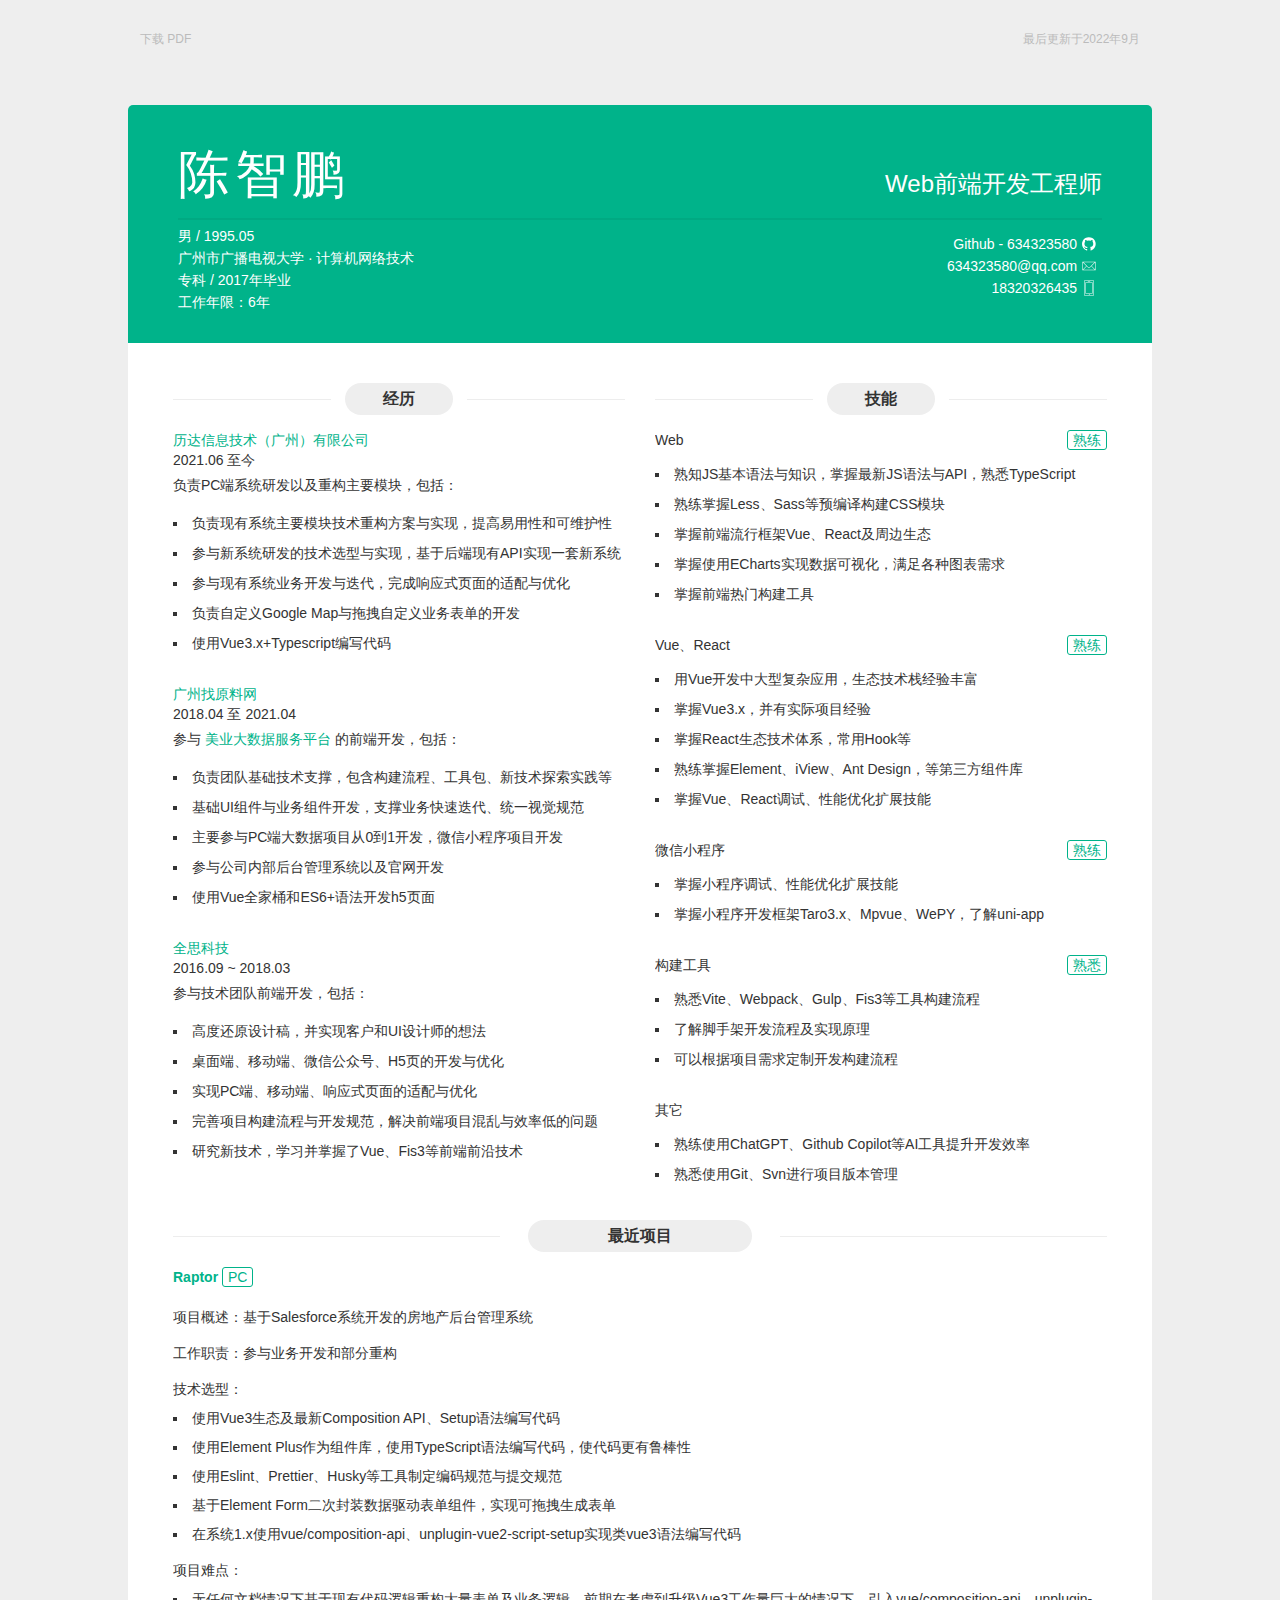
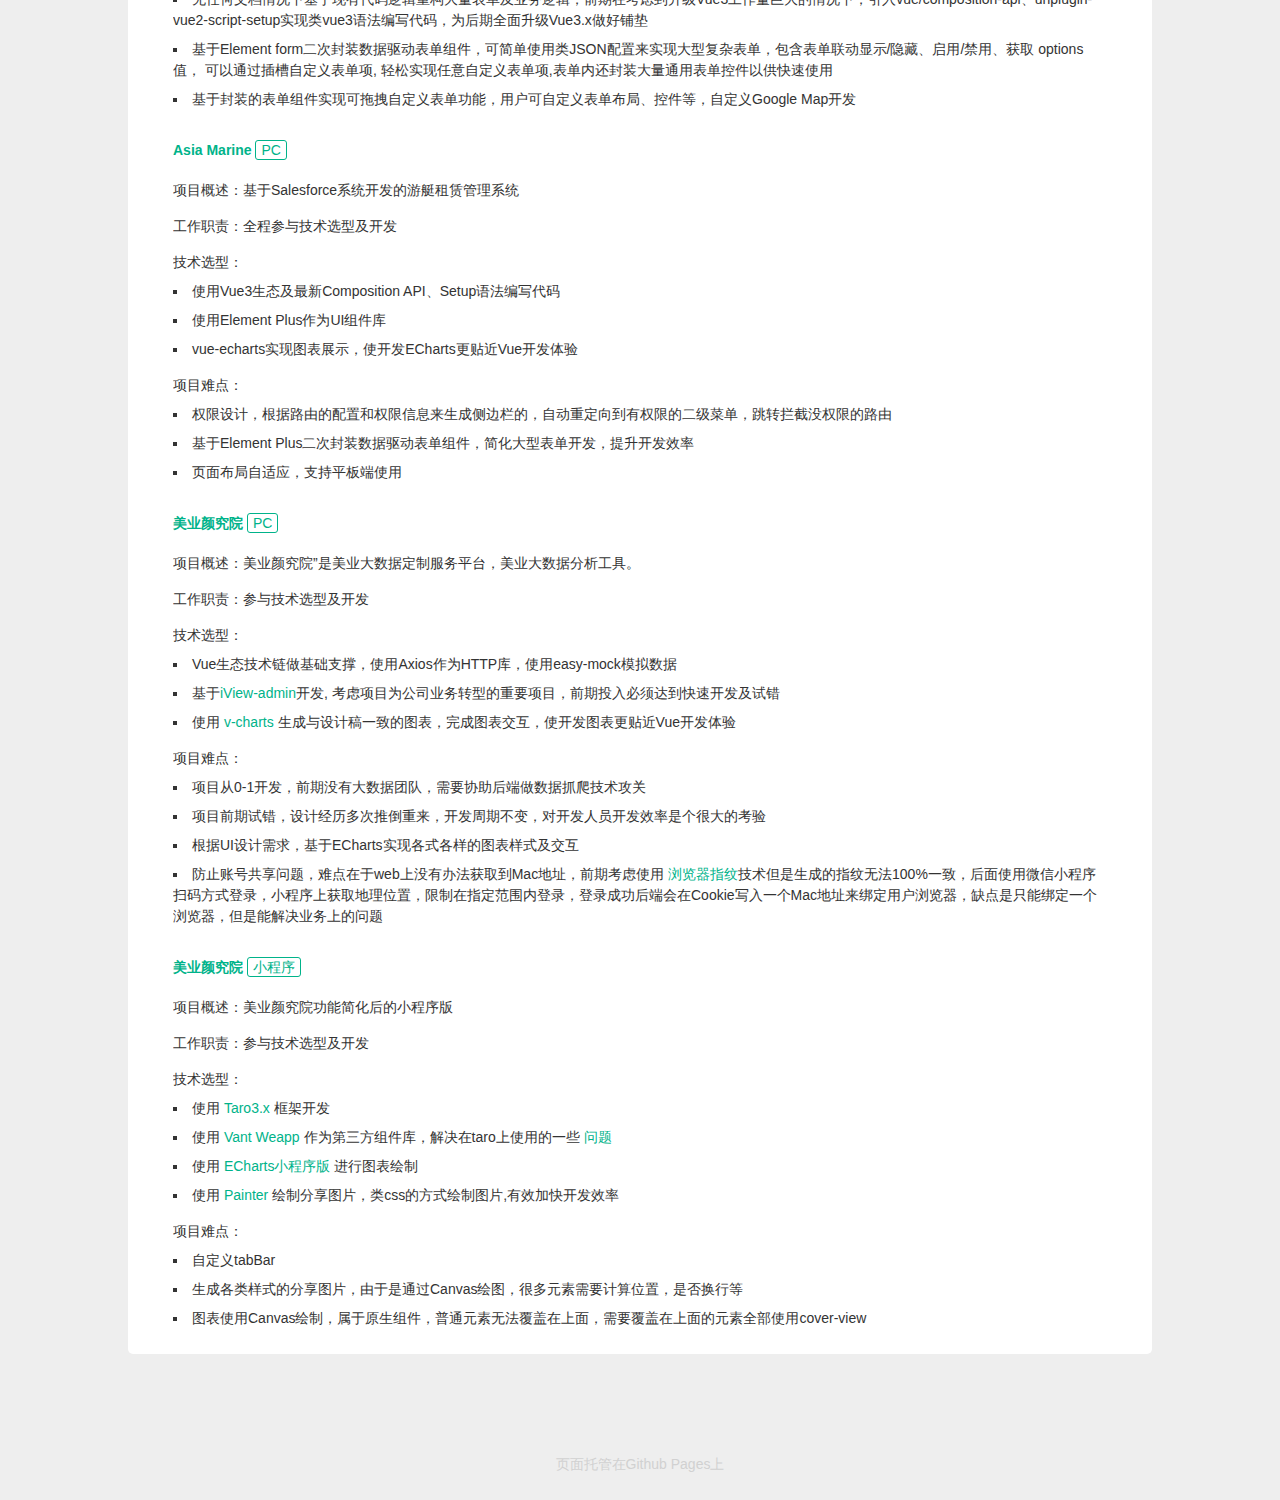
==== index.html @ 842c47a1 "Updates" ====
<!DOCTYPE html>
<html>
<head>
  <meta charset="utf-8">
  <meta http-equiv="X-UA-Compatible" content="IE=edge">
  <meta name="viewport" content="width=device-width, initial-scale=1">
  <title>简历 | 陈智鹏</title>
  <style rel="stylesheet">a,abbr,acronym,address,applet,article,aside,audio,b,big,blockquote,body,canvas,caption,center,cite,code,dd,del,details,dfn,div,dl,dt,em,embed,fieldset,figcaption,figure,footer,form,h1,h2,h3,h4,h5,h6,header,hgroup,html,i,iframe,img,ins,kbd,label,legend,li,mark,menu,nav,object,ol,output,p,pre,q,ruby,s,samp,section,small,span,strike,strong,sub,summary,sup,table,tbody,td,tfoot,th,thead,time,tr,tt,u,ul,var,video{margin:0;padding:0;border:0;font:inherit;font-size:100%;vertical-align:baseline}html{line-height:1}ol,ul{list-style:none}table{border-collapse:collapse;border-spacing:0}caption,td,th{text-align:left;font-weight:400;vertical-align:middle}blockquote,q{quotes:none}blockquote:after,blockquote:before,q:after,q:before{content:"";content:none}a img{border:none}elements-of-type(html5-block){display:block}*{-webkit-box-sizing:border-box;box-sizing:border-box;-webkit-user-select:none;-moz-user-select:none;-ms-user-select:none;user-select:none}body{color:#333;font-size:14px;line-height:1.5;font-family:Helvetica Neue,Helvetica,Arial,Microsoft YaHei,sans-serif;-webkit-font-smoothing:antialiased;-webkit-text-size-adjust:none;background-color:#eee;overflow:auto;padding-top:5px}@media screen and (max-width:1024px){body{padding-top:0}}a{text-decoration:none;color:#00b38a;-webkit-transition:all .2s ease-in-out;transition:all .2s ease-in-out}.last-modified{position:absolute;top:30px;left:50%;width:1000px;color:#bbb;margin-left:-500px;font-size:12px;text-align:right}@media screen and (max-width:1024px){.last-modified{display:none}}@media print{.last-modified{display:none}}.download-pdf{position:absolute;top:30px;left:50%;color:#bbb;margin-left:-500px;font-size:12px;text-align:right}@media screen and (max-width:1024px){.download-pdf{display:none}}@media print{.download-pdf{display:none}}.content{position:relative;width:1024px;margin:100px auto;border-radius:5px;background-color:#fff;overflow:hidden}@media screen and (max-width:1024px){.content{width:100%;margin:0;border-radius:0}}@media print{.content{margin:0 auto}}.content-hd{width:100%;padding:30px 50px;margin-bottom:20px;color:#fff;background-color:#00b38a;overflow:hidden}@media screen and (max-width:720px){.content-hd{padding:25px 30px}}@media print{.content-hd{color:#000;background-color:#fff;margin-bottom:0}}.content-hd .title{width:100%;border-bottom:2px solid #00a982;font-size:52px;font-weight:300;overflow:hidden;padding-bottom:5px;margin-bottom:5px}.content-hd .contact,.content-hd .info,.content-hd .job,.content-hd .name{width:50%}@media screen and (max-width:720px){.content-hd .contact,.content-hd .info,.content-hd .job,.content-hd .name{width:100%;text-align:center}}.content-hd .name{float:left}.content-hd .name h1{font-family:Lucida Grande,Hiragino Sans GB,Hiragino Sans GB W3,Helvetica Neue,Helvetica,Arial,Microsoft YaHei,sans-serif;font-weight:500;letter-spacing:5px}@media screen and (max-width:720px){.content-hd .name h1{letter-spacing:0;line-height:1.25;margin-top:10px}}.content-hd .name h1 small{font-weight:400;letter-spacing:0;font-size:24px;padding-left:10px}@media screen and (max-width:720px){.content-hd .name h1 small{display:block;padding-left:0;font-size:20px;line-height:1}}.content-hd .job{float:right;text-align:right}@media screen and (max-width:720px){.content-hd .job{text-align:center}}.content-hd .job h2{display:inline-block;font-size:24px}@media screen and (max-width:720px){.content-hd .job h2{border-top:1px solid #00a982;margin:5px auto 0;padding:10px}}.content-hd .info{float:left;line-height:22px}.content-hd .contact{float:right;text-align:right;padding-right:5px}.content-hd .contact ul{margin:8px 0 4px}@media screen and (max-width:720px){.content-hd .contact ul{text-align:center;margin:16px 0 0}}.content-hd .contact ul>li{height:22px}@media screen and (max-width:720px){.content-hd .contact ul>li{display:inline-block}}.content-hd .contact ul>li>a{color:#fff;font-family:Lucida Grande,Hiragino Sans GB,Hiragino Sans GB W3,Helvetica Neue,Helvetica,Arial,Microsoft YaHei,sans-serif;font-size:14px;line-height:22px}@media print{.content-hd .contact ul>li>a{color:#000}}.content-hd .contact ul>li>a:hover{color:#e8e8e8}@media screen and (max-width:720px){.content-hd .contact ul>li>a .contact-link{display:none}}.content-hd .contact ul>li>a .iconfont{fill:#fff;vertical-align:text-top}@media screen and (max-width:720px){.content-hd .contact ul>li>a .iconfont{margin:5px 8px}}.content-bd{width:100%;min-height:200px;padding:0 30px;overflow:hidden}@media screen and (max-width:720px){.content-bd{padding:20px 20px 0}}.content-bd .content-left,.content-bd .content-right{width:50%}@media screen and (max-width:1024px){.content-bd .content-left,.content-bd .content-right{width:100%}}.content-bd .content-left{float:left}.content-bd .content-right{float:right}.content-bd section{overflow:hidden;padding:10px 15px}.content-bd .section-hd{position:relative;height:32px;margin:10px auto 5px;overflow:hidden}.content-bd .section-bd{overflow:hidden}.content-bd .section-bd ul li{margin-top:8px;list-style:square inside}.content-bd .section-bd .item{margin-bottom:20px}.content-bd .section-bd .item:last-child{margin-bottom:0}.content-bd .section-title-l,.content-bd .section-title-r{position:absolute;top:50%;display:inline-block;width:35%;height:0;vertical-align:middle;border-top:1px solid #ededed}.content-bd .section-title-l{left:0}.content-bd .section-title-r{right:0}.content-bd .section-title{position:relative;z-index:1;width:24%;min-width:100px;margin:0 auto;padding:4px 10px;border-radius:32px;font-size:16px;font-weight:700;text-align:center;background-color:#eee}.content-bd .section-list{padding:10px 0 5px}.content-bd .item-hd{position:relative;padding:10px 0 5px;line-height:20px;overflow:hidden;font-weight:500;min-height:30px}.content-bd .item-hd .item-time{display:inline-block;float:left;width:25%}@media screen and (max-width:720px){.content-bd .item-hd .item-time{width:100%;margin-bottom:5px}}.content-bd .item-hd .item-more{position:absolute;top:10px;right:0}.content-bd .item-hd .item-name{float:left}.content-bd .item-bd{margin-bottom:5px}.content-bd .item-des{margin-bottom:16px}.content-bd .section-content{text-align:justify;word-break:break-all;line-height:22px}.content-bd .section-content em{display:inline-block;font-family:Menlo,Helvetica Neue,Helvetica,Arial,Microsoft YaHei,sans-serif;font-size:12px;line-height:14px;border:1px solid #d1d1d1;border-radius:3px;margin:2px;padding:0 3px;background-color:#f7f7f7}.content-bd .section-content strong{font-family:Helvetica Neue,Helvetica,Arial,Microsoft YaHei,sans-serif;font-size:12px;line-height:14px;border:1px solid #f3f3f3;border-radius:3px;font-weight:500;color:#444;margin:2px;padding:0 3px;background-color:#f6f6f6}.content-bd .practice .item-time{width:100%}.btn{display:inline-block;padding:0 5px;border:1px solid #00b38a;border-radius:3px;color:#00b38a;font-family:Menlo,Helvetica Neue,Helvetica,Arial,Microsoft YaHei,sans-serif;font-size:14px;line-height:18px;text-align:center}.btn:hover{color:#fff;background-color:#00b38a}.github-footer{text-align:center}.github-footer .footer-link{display:inline-block;color:#d1d1d1;margin-bottom:25px}@media screen and (max-width:1024px){.github-footer .footer-link{margin-top:25px}}@media print{.github-footer{display:none}}.content-bd .project{margin-bottom:15px}.content-bd .project .name{font-weight:700}.content-bd .project .item-bd,.content-bd .project .project-summary{margin:15px 0 0}.project-summary{display:-webkit-box;display:-ms-flexbox;display:flex;-ms-flex-wrap:wrap;flex-wrap:wrap}.project-summary .summary-title{-webkit-box-flex:0;-ms-flex:0 0 70px;flex:0 0 70px;text-align:right}@media screen and (max-width:720px){.project-summary .summary-title{-webkit-box-flex:0;-ms-flex:0 0 100%;flex:0 0 100%;text-align:left}}.project-summary .summary-content{-webkit-box-flex:1;-ms-flex:1;flex:1}@media screen and (max-width:720px){.project-summary .summary-content{-webkit-box-flex:0;-ms-flex:0 0 100%;flex:0 0 100%}}</style>
  <base target="_blank">
</head>

<body>
  <p class="last-modified">最后更新于2022年9月</p>
  <a class="download-pdf" href="resume.pdf">下载 PDF</a>

  <main class="content">

    <!--基本信息-->
    <header class="content-hd">
      <section class="title">
        <div class="name">
          <h1>陈智鹏</h1>
        </div>
        <div class="job">
          <h2>Web前端开发工程师</h2>
        </div>
      </section>
      <section class="info">
        <ul>
          <li>男 / 1995.05</li>
          <li>广州市广播电视大学 · 计算机网络技术</li>
          <li>专科 / 2017年毕业</li>
          <li>工作年限：6年</li>
        </ul>
      </section>
      <section class="contact">
        <ul>
          <li>
            <a href="https://github.com/634323580">
              <span class="contact-link">Github - 634323580</span>
              <span class="iconfont">
                <svg width="16px" height="16px" viewBox="0 0 1024 1024">
                  <path d="M941.714 512q0 143.433-83.712 258.011t-216.283 158.574q-15.433 2.853-22.565-3.986t-7.131-17.152v-120.576q0-55.442-29.696-81.152 32.585-3.438 58.587-10.277t53.723-22.272 46.299-37.998 30.281-60.014 11.703-86.016q0-69.157-45.129-117.723 21.138-52.005-4.571-116.553-16.018-5.157-46.299 6.29t-52.553 25.161l-21.723 13.714q-53.138-14.848-109.714-14.848t-109.714 14.848q-9.143-6.29-24.283-15.433t-47.726-22.016-49.152-7.717q-25.161 64.585-3.986 116.553-45.129 48.567-45.129 117.723 0 48.567 11.703 85.723t29.989 60.014 46.007 38.29 53.723 22.272 58.587 10.277q-22.857 20.553-28.014 58.843-11.995 5.705-25.71 8.558t-32.585 2.853-37.413-12.288-31.707-35.73q-10.862-18.286-27.721-29.696t-28.27-13.714l-11.447-1.719q-11.995 0-16.567 2.56t-2.853 6.583 5.157 8.009 7.424 6.839l3.986 2.853q12.581 5.705 24.869 21.723t17.993 29.147l5.705 13.129q7.424 21.723 25.161 35.145t38.29 17.152 39.717 3.986 31.707-2.011l13.129-2.304q0 21.723 0.293 50.871t0.293 30.866q0 10.277-7.424 17.152t-22.857 3.986q-132.571-43.995-216.283-158.574t-83.712-258.011q0-119.442 58.843-220.27t159.707-159.707 220.27-58.843 220.27 58.843 159.707 159.707 58.843 220.27z">
                  </path>
                </svg>
              </span>
            </a>
          </li>
          <li>
            <a href="mailto:634323580@qq.com">
              <span class="contact-link">634323580@qq.com</span>
              <span class="iconfont">
                <svg width="16px" height="16px" viewBox="0 0 1024 1024">
                  <path d="M903.808 239.04l-818.304 0 0 545.92 852.992 0 0-545.92-34.688 0zM869.664 273.152l-329.536 329.536c-15.04 15.04-41.248 15.04-56.288 0l-329.6-329.536 715.392 0zM119.616 286.752l221.536 221.504-221.536 221.536 0-443.072zM146.848 750.848l218.464-218.432 94.432 94.4c13.952 13.952 32.512 21.664 52.256 21.664s38.304-7.712 52.256-21.664l94.432-94.432 218.432 218.432-730.304 0zM904.384 729.824l-221.536-221.568 221.536-221.568 0 443.136z">
                  </path>
                </svg>
              </span>
            </a>
          </li>
          <li>
            <a href="tel:18320326435">
              <span class="contact-link">18320326435</span>
              <span class="iconfont">
                <svg width="16px" height="16px" viewBox="0 0 1024 1024">
                  <path d="M256 1024l512 0c26.464 0 48-21.536 48-48l0-928c0-26.464-21.536-48-48-48l-512 0c-26.464 0-48 21.536-48 48l0 928c0 26.464 21.536 48 48 48zM240 48c0-8.832 7.168-16 16-16l512 0c8.832 0 16 7.168 16 16l0 928c0 8.832-7.168 16-16 16l-512 0c-8.832 0-16-7.168-16-16l0-928zM288 864l448 0c8.832 0 16-7.168 16-16l0-672c0-8.832-7.168-16-16-16l-448 0c-8.832 0-16 7.168-16 16l0 672c0 8.832 7.168 16 16 16zM304 192l416 0 0 640-416 0 0-640zM496 928c0 17.664 14.336 32 32 32s32-14.336 32-32c0-17.664-14.336-32-32-32-17.664 0-32 14.336-32 32zM448 128l128 0c8.832 0 16-7.168 16-16s-7.168-16-16-16l-128 0c-8.832 0-16 7.168-16 16s7.168 16 16 16z">
                  </path>
                </svg>
              </span>
            </a>
          </li>
        </ul>
      </section>
    </header>

    <div class="content-bd">

      <div class="content-left">

        <section class="practice">
          <header class="section-hd">
            <span class="section-title-l"></span>
            <h2 class="section-title">经历</h2>
            <span class="section-title-r"></span>
          </header>
          <div class="section-bd">

            <!--经历:工作-->
            <div class="item">
              <header class="item-hd">
                <h3 class="item-name">
<a href="https://www.zhipin.com/gongsi/b1eb9463da0908b11nd93NS5GA~~.html?ka=personal_interview_brand_b1eb9463da0908b11nd93NS5GA~~" ka="personal_interview_brand_b1eb9463da0908b11nd93NS5GA~~">历达信息技术（广州）有限公司</a>
</h3>
                <span class="item-time">2021.06 至今</span>
                <!-- <a class="btn item-more" href="http://www.zhaoyl.com/">工作</a> -->
              </header>
              <div class="item-bd">
                <p class="item-des">负责PC端系统研发以及重构主要模块，包括：</p>
                <ul class="section-content">
                  <li>负责现有系统主要模块技术重构方案与实现，提高易用性和可维护性</li>
                  <li>参与新系统研发的技术选型与实现，基于后端现有API实现一套新系统</li>
                  <li>参与现有系统业务开发与迭代，完成响应式页面的适配与优化</li>
                  <li>负责自定义Google Map与拖拽自定义业务表单的开发</li>
                  <li>使用Vue3.x+Typescript编写代码</li>
                </ul>
              </div>
            </div>
            <div class="item">
              <header class="item-hd">
                <h3 class="item-name">
<a href="http://www.zhaoyl.com/">广州找原料网</a>
</h3>
                <span class="item-time">2018.04 至 2021.04</span>
                <!-- <a class="btn item-more" href="http://www.zhaoyl.com/">工作</a> -->
              </header>
              <div class="item-bd">
                <p class="item-des">参与
<a href="http://www.beautydata.ai/">美业大数据服务平台</a>
的前端开发，包括：</p>
                <ul class="section-content">
                  <li>负责团队基础技术支撑，包含构建流程、工具包、新技术探索实践等</li>
                  <li>基础UI组件与业务组件开发，支撑业务快速迭代、统一视觉规范</li>
                  <li>主要参与PC端大数据项目从0到1开发，微信小程序项目开发</li>
                  <li>参与公司内部后台管理系统以及官网开发</li>
                  <li>使用Vue全家桶和ES6+语法开发h5页面</li>
                  <!-- <li>负责PC端大数据项目从0到1开发</li> -->
                  <!-- <li>参与微信小程序项目开发</li> -->
                  <!-- <li>协助数据抓爬组技术攻关</li> -->
                </ul>
              </div>
            </div>
            <!-- <div class="item">
              <header class="item-hd">
                <h3 class="item-name"><a href="http://www.gadmobe.com/">广州悠绿游信息技术有限公司</a></h3>
                <span class="item-time">2016.10 至 2018.03</span>
                <a class="btn item-more" href="http://www.gadmobe.com/">工作</a>
              </header>
              <div class="item-bd">
                <p class="item-des">参与前端开发与优化，包括：</p>
                <ul class="section-content">
                  <li>使用vue全家桶和ES6+语法开发后台管理系统与广告推广页</li>
                  <li>完善项目构建流程与开发规范，解决前端项目混乱与效率低的问题</li>
                  <li>实现PC端、移动端、响应式页面的适配与优化</li>
                  <li>优化和修复老项目遗留下来的问题</li>
                  <li>负责团队前端技术支撑</li>
                </ul>
              </div>
            </div> -->

            <div class="item">
              <header class="item-hd">
                <h3 class="item-name">
<a href="https://www.quansitech.com/">全思科技</a>
</h3>
                <span class="item-time">2016.09 ~ 2018.03</span>
                <!-- <a class="btn item-more" href="https://www.quansitech.com/">工作</a> -->
              </header>
              <div class="item-bd">
                <p class="item-des">参与技术团队前端开发，包括：</p>
                <ul class="section-content">
                  <li>高度还原设计稿，并实现客户和UI设计师的想法</li>
                  <li>桌面端、移动端、微信公众号、H5页的开发与优化</li>
                  <li>实现PC端、移动端、响应式页面的适配与优化</li>
                  <li>完善项目构建流程与开发规范，解决前端项目混乱与效率低的问题</li>
                  <li>研究新技术，学习并掌握了Vue、Fis3等前端前沿技术</li>
                </ul>
              </div>
            </div>
          </div>

        </section>
      </div>

      <div class="content-right">
        <section class="skill">
          <header class="section-hd">
            <span class="section-title-l"></span>
            <h2 class="section-title">技能</h2>
            <span class="section-title-r"></span>
          </header>
          <div class="section-bd">

            <!--技能:JS-->
            <div class="item">
              <header class="item-hd">
                <span class="item-time">Web</span>
                <a class="btn item-more">熟练</a>
              </header>
              <div class="item-bd">
                <ul class="section-content">
                  <li>熟知JS基本语法与知识，掌握最新JS语法与API，熟悉TypeScript</li>
                  <li>熟练掌握Less、Sass等预编译构建CSS模块</li>
                  <li>掌握前端流行框架Vue、React及周边生态</li>
                  <li>掌握使用ECharts实现数据可视化，满足各种图表需求</li>
                  <li>掌握前端热门构建工具</li>
                </ul>
              </div>
            </div>

            <!--Vue-->
            <div class="item">
              <header class="item-hd">
                <span class="item-time">Vue、React</span>
                <a class="btn item-more">熟练</a>
              </header>
              <div class="item-bd">
                <ul class="section-content">
                  <li>用Vue开发中大型复杂应用，生态技术栈经验丰富</li>
                  <li>掌握Vue3.x，并有实际项目经验</li>
                  <li>掌握React生态技术体系，常用Hook等</li>
                  <li>熟练掌握Element、iView、Ant Design，等第三方组件库</li>
                  <li>掌握Vue、React调试、性能优化扩展技能</li>
                </ul>
              </div>
            </div>

            <!--微信小程序-->
            <div class="item">
              <header class="item-hd">
                <span class="item-time">微信小程序</span>
                <a class="btn item-more">熟练</a>
              </header>
              <div class="item-bd">
                <ul class="section-content">
                  <li>掌握小程序调试、性能优化扩展技能</li>
                  <li>掌握小程序开发框架Taro3.x、Mpvue、WePY，了解uni-app</li>
                </ul>
              </div>
            </div>

            <!--构建工具-->
            <div class="item">
              <header class="item-hd">
                <span class="item-time">构建工具</span>
                <a class="btn item-more">熟悉</a>
              </header>
              <div class="item-bd">
                <ul class="section-content">
                  <li>熟悉Vite、Webpack、Gulp、Fis3等工具构建流程</li>
                  <li>了解脚手架开发流程及实现原理</li>
                  <li>可以根据项目需求定制开发构建流程</li>
                </ul>
              </div>
            </div>

            <!--其它-->
            <div class="item">
              <header class="item-hd">
                <span class="item-time">其它</span>
              </header>
              <div class="item-bd">
                <ul class="section-content">
                  <li>熟练使用ChatGPT、Github Copilot等AI工具提升开发效率</li>
                  <li>熟悉使用Git、Svn进行项目版本管理</li>
                </ul>
              </div>
            </div>
          </div>
        </section>
      </div>
    </div>
    <div class="content-bd">
      <section class="project">
        <header class="section-hd">
          <span class="section-title-l"></span>
          <h2 class="section-title">最近项目</h2>
          <span class="section-title-r"></span>
        </header>
        <div class="section-bd">
          <!-- 以下是最近工作项目与学习总结，细节请点击链接查看文档 -->
          <div class="item">
            <header class="item-hd">
              <a href="http://ai.meiyeyanjiu.com/">
                <b class="name">Raptor</b>
                <span class="btn">PC</span>
              </a>
            </header>
            <div class="project-summary">
              <div class="summary-title">项目概述：</div>
              <div class="summary-content">
                基于Salesforce系统开发的房地产后台管理系统
              </div>
            </div>
            <div class="project-summary">
              <div class="summary-title">工作职责：</div>
              <div class="summary-content">
                参与业务开发和部分重构
              </div>
            </div>
            <div class="item-bd">
              <p>技术选型：</p>
              <ul>
                <li>使用Vue3生态及最新Composition API、Setup语法编写代码</li>
                <li>使用Element Plus作为组件库，使用TypeScript语法编写代码，使代码更有鲁棒性</li>
                <li>使用Eslint、Prettier、Husky等工具制定编码规范与提交规范</li>
                <li>基于Element Form二次封装数据驱动表单组件，实现可拖拽生成表单</li>
                <li>在系统1.x使用vue/composition-api、unplugin-vue2-script-setup实现类vue3语法编写代码</li>
              </ul>
            </div>
            <div class="item-bd">
              <p>项目难点：</p>
              <ul>
                <li>无任何文档情况下基于现有代码逻辑重构大量表单及业务逻辑，前期在考虑到升级Vue3工作量巨大的情况下，引入vue/composition-api、unplugin-vue2-script-setup实现类vue3语法编写代码，为后期全面升级Vue3.x做好铺垫</li>
                <li>基于Element form二次封装数据驱动表单组件，可简单使用类JSON配置来实现大型复杂表单，包含表单联动显示/隐藏、启用/禁用、获取 options 值， 可以通过插槽自定义表单项, 轻松实现任意自定义表单项,表单内还封装大量通用表单控件以供快速使用</li>
                <li>基于封装的表单组件实现可拖拽自定义表单功能，用户可自定义表单布局、控件等，自定义Google Map开发</li>
              </ul>
            </div>
          </div>
          <div class="item">
            <header class="item-hd">
              <a href="http://ai.meiyeyanjiu.com/">
                <b class="name">Asia Marine</b>
                <span class="btn">PC</span>
              </a>
            </header>
            <div class="project-summary">
              <div class="summary-title">项目概述：</div>
              <div class="summary-content">
                基于Salesforce系统开发的游艇租赁管理系统
              </div>
            </div>
            <div class="project-summary">
              <div class="summary-title">工作职责：</div>
              <div class="summary-content">
                全程参与技术选型及开发
              </div>
            </div>
            <div class="item-bd">
              <p>技术选型：</p>
              <ul>
                <li>使用Vue3生态及最新Composition API、Setup语法编写代码</li>
                <li>使用Element Plus作为UI组件库</li>
                <li>vue-echarts实现图表展示，使开发ECharts更贴近Vue开发体验</li>
              </ul>
            </div>
            <div class="item-bd">
              <p>项目难点：</p>
              <ul>
                <li>权限设计，根据路由的配置和权限信息来生成侧边栏的，自动重定向到有权限的二级菜单，跳转拦截没权限的路由</li>
                <li>基于Element Plus二次封装数据驱动表单组件，简化大型表单开发，提升开发效率</li>
                <li>页面布局自适应，支持平板端使用</li>
              </ul>
            </div>
          </div>
          <div class="item">
            <header class="item-hd">
              <a href="http://ai.meiyeyanjiu.com/">
                <b class="name">美业颜究院</b>
                <span class="btn">PC</span>
              </a>
            </header>
            <div class="project-summary">
              <div class="summary-title">项目概述：</div>
              <div class="summary-content">
                美业颜究院”是美业大数据定制服务平台，美业大数据分析工具。
              </div>
            </div>
            <div class="project-summary">
              <div class="summary-title">工作职责：</div>
              <div class="summary-content">
                参与技术选型及开发
              </div>
            </div>
            <div class="item-bd">
              <p>技术选型：</p>
              <ul>
                <li>Vue生态技术链做基础支撑，使用Axios作为HTTP库，使用easy-mock模拟数据</li>
                <li>
                  基于<a href="https://github.com/iview/iview-admin">iView-admin</a>开发, 考虑项目为公司业务转型的重要项目，前期投入必须达到快速开发及试错
                </li>
                <li>使用
<a href="v-charts">v-charts</a>
生成与设计稿一致的图表，完成图表交互，使开发图表更贴近Vue开发体验</li>
              </ul>
            </div>
            <div class="item-bd">
              <p>项目难点：</p>
              <ul>
                <li>项目从0-1开发，前期没有大数据团队，需要协助后端做数据抓爬技术攻关</li>
                <li>项目前期试错，设计经历多次推倒重来，开发周期不变，对开发人员开发效率是个很大的考验</li>
                <li>根据UI设计需求，基于ECharts实现各式各样的图表样式及交互</li>
                <li>防止账号共享问题，难点在于web上没有办法获取到Mac地址，前期考虑使用
<a href="https://fingerprintjs.com/open-source/">浏览器指纹</a>技术但是生成的指纹无法100%一致，后面使用微信小程序扫码方式登录，小程序上获取地理位置，限制在指定范围内登录，登录成功后端会在Cookie写入一个Mac地址来绑定用户浏览器，缺点是只能绑定一个浏览器，但是能解决业务上的问题
                </li>
              </ul>
            </div>
          </div>
          <div class="item">
            <header class="item-hd">
              <a href="https://gateway.zhaoyl.com/meiye/qrcode/getwxacodeunlimit.do?page=pages/index&amp;scene=1" page="pages/index" scene="1">
                <b class="name">美业颜究院</b>
                <span class="btn" href="http://ai.meiyeyanjiu.com/">小程序</span>
              </a>
            </header>
            <div class="project-summary">
              <div class="summary-title">项目概述：</div>
              <div class="summary-content">
                美业颜究院功能简化后的小程序版
              </div>
            </div>
            <div class="project-summary">
              <div class="summary-title">工作职责：</div>
              <div class="summary-content">
                参与技术选型及开发
              </div>
            </div>
            <div class="item-bd">
              <p>技术选型：</p>
              <ul>
                <li>使用
<a href="https://taro.aotu.io/">Taro3.x</a>
框架开发</li>
                <li>使用
<a href="https://youzan.github.io/vant-weapp/#/intro">Vant Weapp</a>
作为第三方组件库，解决在taro上使用的一些
<a href="http://note.youdao.com/noteshare?id=aab27a2d1753741ae2c7f5aeb04ac1dd&amp;sub=9D145122EA594581B5802952A2B488BA" id="aab27a2d1753741ae2c7f5aeb04ac1dd" sub="9D145122EA594581B5802952A2B488BA">问题</a>
</li>
                <li>使用
<a href="https://github.com/ecomfe/echarts-for-weixin">ECharts小程序版</a>
进行图表绘制</li>
                <li>使用
<a href="https://github.com/Kujiale-Mobile/Painter">Painter</a>
绘制分享图片，类css的方式绘制图片,有效加快开发效率</li>
              </ul>
            </div>
            <div class="item-bd">
              <p>项目难点：</p>
              <ul>
                <li>自定义tabBar</li>
                <li>生成各类样式的分享图片，由于是通过Canvas绘图，很多元素需要计算位置，是否换行等</li>
                <li>图表使用Canvas绘制，属于原生组件，普通元素无法覆盖在上面，需要覆盖在上面的元素全部使用cover-view</li>
              </ul>
            </div>
          </div>
          <!-- <div class="item">
            <header class="item-hd">
              <a href="http://img6.zhaoyl.com/zylpc/2019/dist/images/qrcode_dmy.jpg?v=1">
                <b class="name">原料达摩院</b>
                <span class="btn">小程序</span>
              </a>
            </header>
            <div class="project-summary">
              <div class="summary-title">项目概述：</div>
              <div class="summary-content">
                “原料达摩院”为下游工程师及采购提供专业的高效工具类应用。
              </div>
            </div>
            <div class="project-summary">
              <div class="summary-title">工作职责：</div>
              <div class="summary-content">
                参与会议直播模块开发及优化工作
              </div>
            </div>
            <div class="item-bd">
              <p>技术选型：</p>
              <ul>
                <li>使用<a href="httpsWePYjs.github.WePY-docsWePY1.x</a>框架开发</li>
                <li>使用<a href="https://github.com/ecomfe/echarts-for-weixin">ECharts小程序版</a>进行图表绘制</li>
              </ul>
            </div>
            <div class="item-bd">
              <p>项目难点：</p>
              <ul>
                <li>live-player直播组件，添加loading动画效果，难点在于，使用gif图片无动画效果,无法使用css animation动画，否则动画会出现异常,wx.createAnimation 同上,
                  最终使用文字loading效果，加载中，请稍后...，后面三个点不停变化</li>
                <li>重连机制，由于用户网络不稳定性，直播经常发生断流，需要退出页面重进，加入重连机制后可以比较好的解决这问题</li>
              </ul>
            </div>
          </div> -->
        </div>
      </section>
    </div>
  </main>

  <footer class="github-footer">
    <a class="footer-link" href="https://github.com/gwuhaolin/resume">页面托管在Github Pages上</a>
  </footer>



</body>
</html>
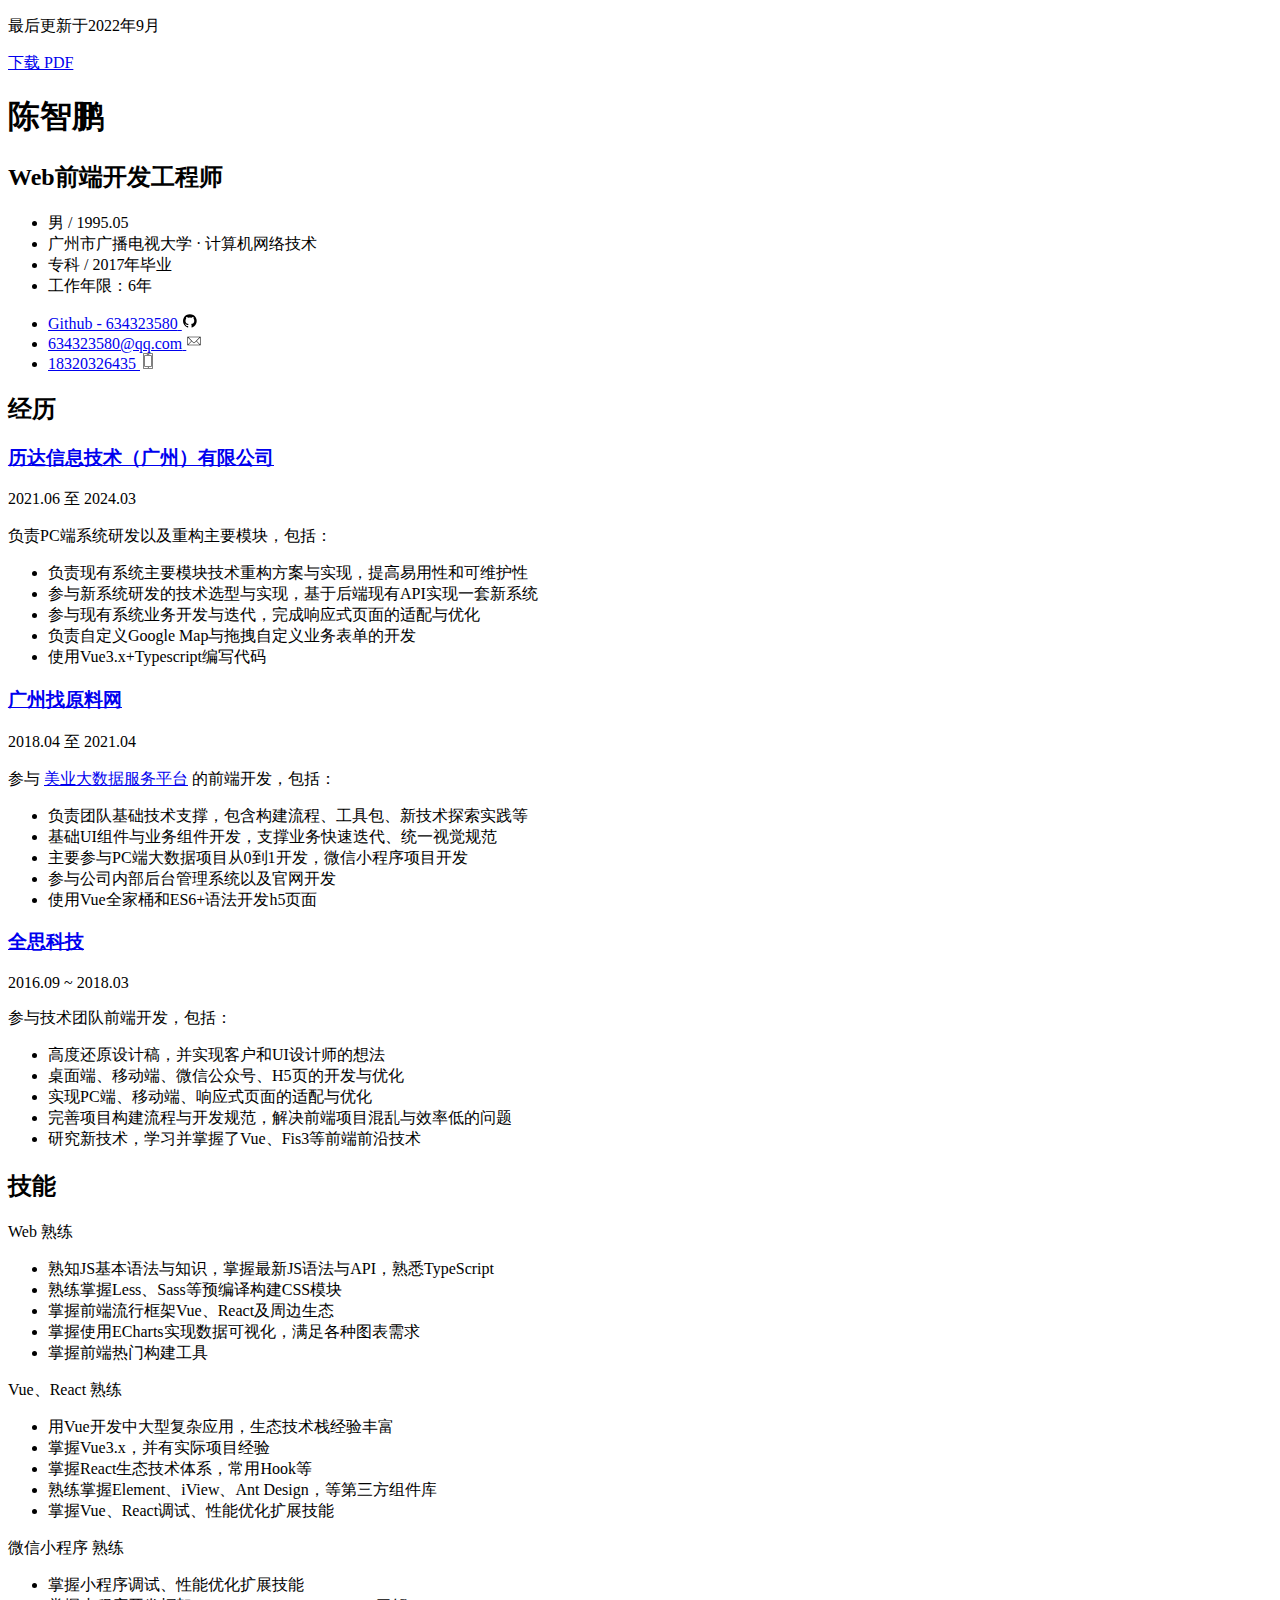
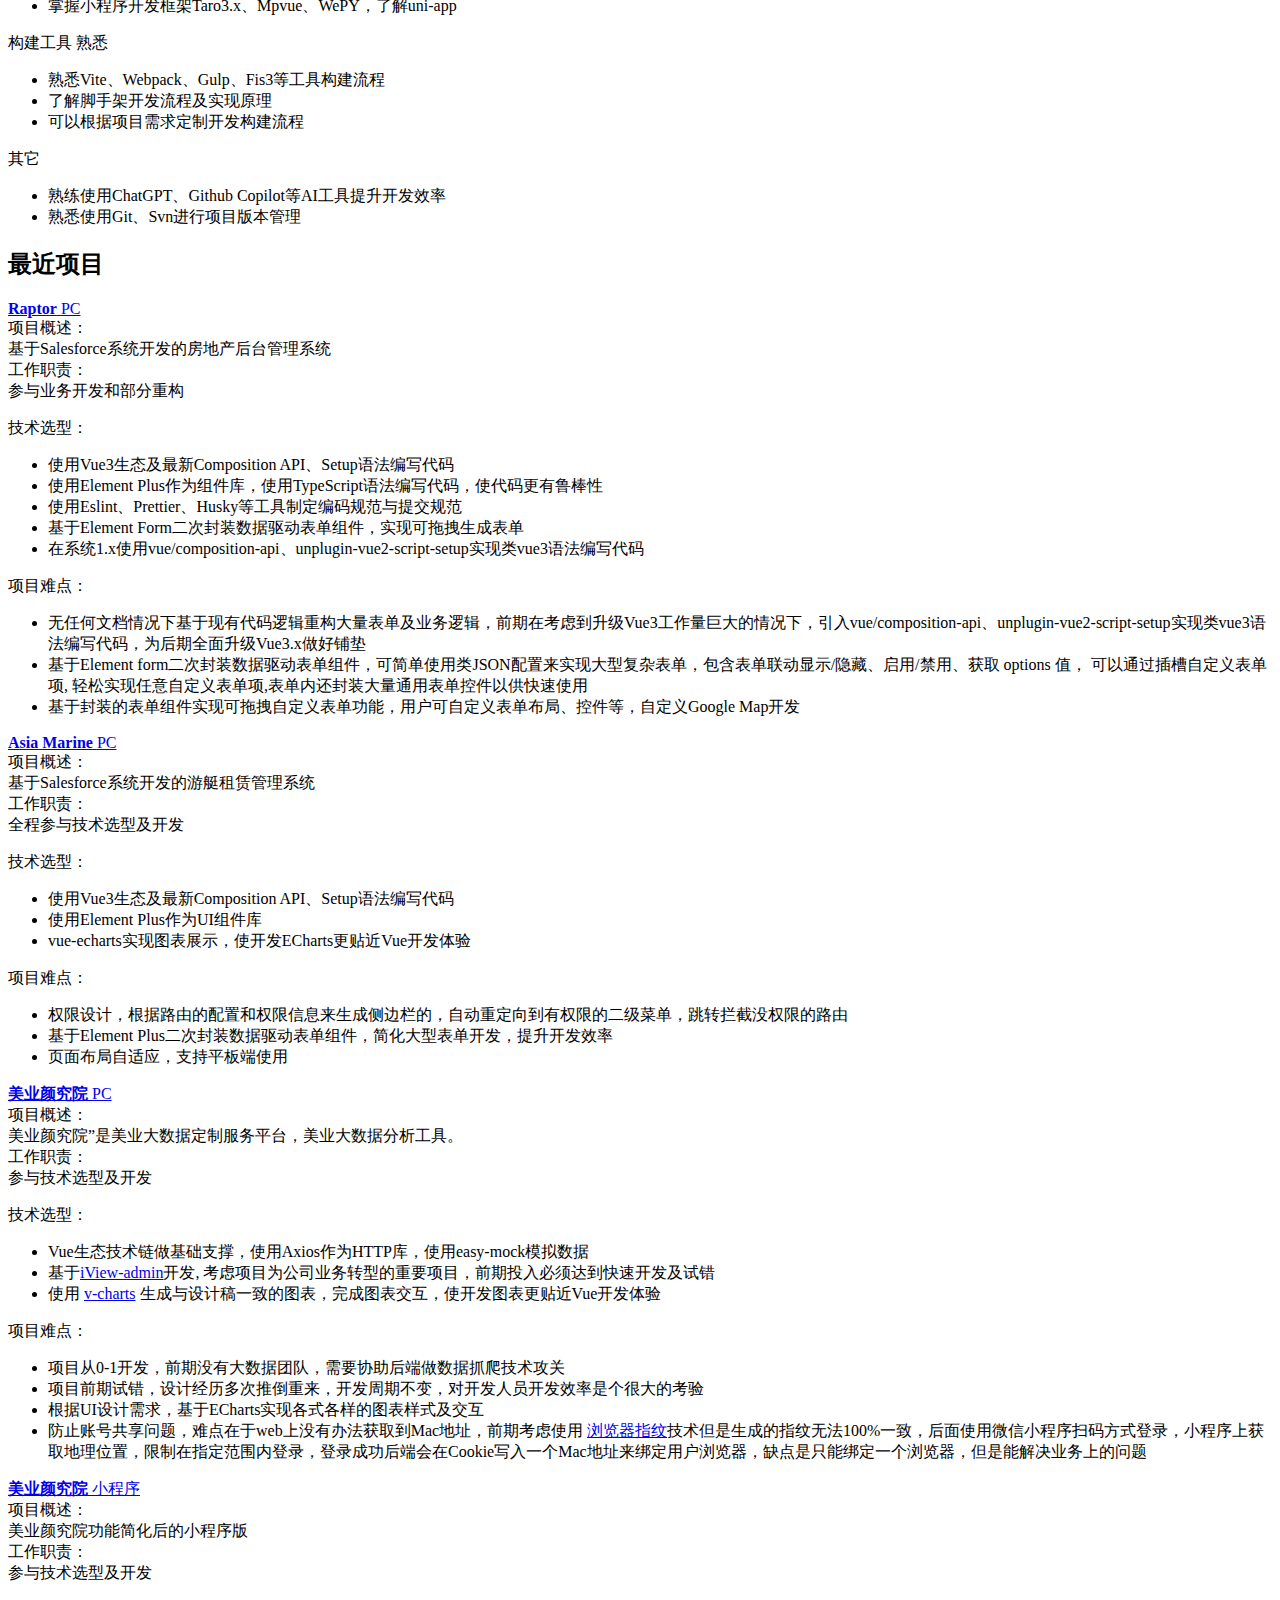
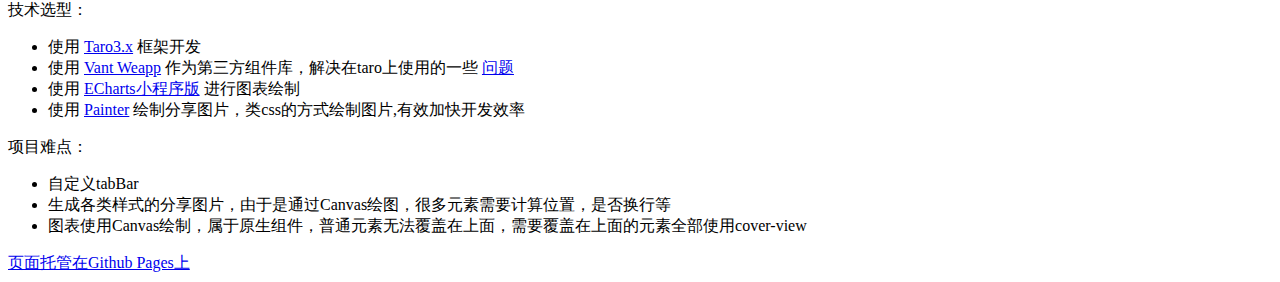
==== commit ad4638d2: "Updates" ====
--- a/index.html
+++ b/index.html
@@ -6,7 +6,7 @@
   <meta http-equiv="X-UA-Compatible" content="IE=edge">
   <meta name="viewport" content="width=device-width, initial-scale=1">
   <title>简历 | 陈智鹏</title>
-  <style rel="stylesheet">a,abbr,acronym,address,applet,article,aside,audio,b,big,blockquote,body,canvas,caption,center,cite,code,dd,del,details,dfn,div,dl,dt,em,embed,fieldset,figcaption,figure,footer,form,h1,h2,h3,h4,h5,h6,header,hgroup,html,i,iframe,img,ins,kbd,label,legend,li,mark,menu,nav,object,ol,output,p,pre,q,ruby,s,samp,section,small,span,strike,strong,sub,summary,sup,table,tbody,td,tfoot,th,thead,time,tr,tt,u,ul,var,video{margin:0;padding:0;border:0;font:inherit;font-size:100%;vertical-align:baseline}html{line-height:1}ol,ul{list-style:none}table{border-collapse:collapse;border-spacing:0}caption,td,th{text-align:left;font-weight:400;vertical-align:middle}blockquote,q{quotes:none}blockquote:after,blockquote:before,q:after,q:before{content:"";content:none}a img{border:none}elements-of-type(html5-block){display:block}*{-webkit-box-sizing:border-box;box-sizing:border-box;-webkit-user-select:none;-moz-user-select:none;-ms-user-select:none;user-select:none}body{color:#333;font-size:14px;line-height:1.5;font-family:Helvetica Neue,Helvetica,Arial,Microsoft YaHei,sans-serif;-webkit-font-smoothing:antialiased;-webkit-text-size-adjust:none;background-color:#eee;overflow:auto;padding-top:5px}@media screen and (max-width:1024px){body{padding-top:0}}a{text-decoration:none;color:#00b38a;-webkit-transition:all .2s ease-in-out;transition:all .2s ease-in-out}.last-modified{position:absolute;top:30px;left:50%;width:1000px;color:#bbb;margin-left:-500px;font-size:12px;text-align:right}@media screen and (max-width:1024px){.last-modified{display:none}}@media print{.last-modified{display:none}}.download-pdf{position:absolute;top:30px;left:50%;color:#bbb;margin-left:-500px;font-size:12px;text-align:right}@media screen and (max-width:1024px){.download-pdf{display:none}}@media print{.download-pdf{display:none}}.content{position:relative;width:1024px;margin:100px auto;border-radius:5px;background-color:#fff;overflow:hidden}@media screen and (max-width:1024px){.content{width:100%;margin:0;border-radius:0}}@media print{.content{margin:0 auto}}.content-hd{width:100%;padding:30px 50px;margin-bottom:20px;color:#fff;background-color:#00b38a;overflow:hidden}@media screen and (max-width:720px){.content-hd{padding:25px 30px}}@media print{.content-hd{color:#000;background-color:#fff;margin-bottom:0}}.content-hd .title{width:100%;border-bottom:2px solid #00a982;font-size:52px;font-weight:300;overflow:hidden;padding-bottom:5px;margin-bottom:5px}.content-hd .contact,.content-hd .info,.content-hd .job,.content-hd .name{width:50%}@media screen and (max-width:720px){.content-hd .contact,.content-hd .info,.content-hd .job,.content-hd .name{width:100%;text-align:center}}.content-hd .name{float:left}.content-hd .name h1{font-family:Lucida Grande,Hiragino Sans GB,Hiragino Sans GB W3,Helvetica Neue,Helvetica,Arial,Microsoft YaHei,sans-serif;font-weight:500;letter-spacing:5px}@media screen and (max-width:720px){.content-hd .name h1{letter-spacing:0;line-height:1.25;margin-top:10px}}.content-hd .name h1 small{font-weight:400;letter-spacing:0;font-size:24px;padding-left:10px}@media screen and (max-width:720px){.content-hd .name h1 small{display:block;padding-left:0;font-size:20px;line-height:1}}.content-hd .job{float:right;text-align:right}@media screen and (max-width:720px){.content-hd .job{text-align:center}}.content-hd .job h2{display:inline-block;font-size:24px}@media screen and (max-width:720px){.content-hd .job h2{border-top:1px solid #00a982;margin:5px auto 0;padding:10px}}.content-hd .info{float:left;line-height:22px}.content-hd .contact{float:right;text-align:right;padding-right:5px}.content-hd .contact ul{margin:8px 0 4px}@media screen and (max-width:720px){.content-hd .contact ul{text-align:center;margin:16px 0 0}}.content-hd .contact ul>li{height:22px}@media screen and (max-width:720px){.content-hd .contact ul>li{display:inline-block}}.content-hd .contact ul>li>a{color:#fff;font-family:Lucida Grande,Hiragino Sans GB,Hiragino Sans GB W3,Helvetica Neue,Helvetica,Arial,Microsoft YaHei,sans-serif;font-size:14px;line-height:22px}@media print{.content-hd .contact ul>li>a{color:#000}}.content-hd .contact ul>li>a:hover{color:#e8e8e8}@media screen and (max-width:720px){.content-hd .contact ul>li>a .contact-link{display:none}}.content-hd .contact ul>li>a .iconfont{fill:#fff;vertical-align:text-top}@media screen and (max-width:720px){.content-hd .contact ul>li>a .iconfont{margin:5px 8px}}.content-bd{width:100%;min-height:200px;padding:0 30px;overflow:hidden}@media screen and (max-width:720px){.content-bd{padding:20px 20px 0}}.content-bd .content-left,.content-bd .content-right{width:50%}@media screen and (max-width:1024px){.content-bd .content-left,.content-bd .content-right{width:100%}}.content-bd .content-left{float:left}.content-bd .content-right{float:right}.content-bd section{overflow:hidden;padding:10px 15px}.content-bd .section-hd{position:relative;height:32px;margin:10px auto 5px;overflow:hidden}.content-bd .section-bd{overflow:hidden}.content-bd .section-bd ul li{margin-top:8px;list-style:square inside}.content-bd .section-bd .item{margin-bottom:20px}.content-bd .section-bd .item:last-child{margin-bottom:0}.content-bd .section-title-l,.content-bd .section-title-r{position:absolute;top:50%;display:inline-block;width:35%;height:0;vertical-align:middle;border-top:1px solid #ededed}.content-bd .section-title-l{left:0}.content-bd .section-title-r{right:0}.content-bd .section-title{position:relative;z-index:1;width:24%;min-width:100px;margin:0 auto;padding:4px 10px;border-radius:32px;font-size:16px;font-weight:700;text-align:center;background-color:#eee}.content-bd .section-list{padding:10px 0 5px}.content-bd .item-hd{position:relative;padding:10px 0 5px;line-height:20px;overflow:hidden;font-weight:500;min-height:30px}.content-bd .item-hd .item-time{display:inline-block;float:left;width:25%}@media screen and (max-width:720px){.content-bd .item-hd .item-time{width:100%;margin-bottom:5px}}.content-bd .item-hd .item-more{position:absolute;top:10px;right:0}.content-bd .item-hd .item-name{float:left}.content-bd .item-bd{margin-bottom:5px}.content-bd .item-des{margin-bottom:16px}.content-bd .section-content{text-align:justify;word-break:break-all;line-height:22px}.content-bd .section-content em{display:inline-block;font-family:Menlo,Helvetica Neue,Helvetica,Arial,Microsoft YaHei,sans-serif;font-size:12px;line-height:14px;border:1px solid #d1d1d1;border-radius:3px;margin:2px;padding:0 3px;background-color:#f7f7f7}.content-bd .section-content strong{font-family:Helvetica Neue,Helvetica,Arial,Microsoft YaHei,sans-serif;font-size:12px;line-height:14px;border:1px solid #f3f3f3;border-radius:3px;font-weight:500;color:#444;margin:2px;padding:0 3px;background-color:#f6f6f6}.content-bd .practice .item-time{width:100%}.btn{display:inline-block;padding:0 5px;border:1px solid #00b38a;border-radius:3px;color:#00b38a;font-family:Menlo,Helvetica Neue,Helvetica,Arial,Microsoft YaHei,sans-serif;font-size:14px;line-height:18px;text-align:center}.btn:hover{color:#fff;background-color:#00b38a}.github-footer{text-align:center}.github-footer .footer-link{display:inline-block;color:#d1d1d1;margin-bottom:25px}@media screen and (max-width:1024px){.github-footer .footer-link{margin-top:25px}}@media print{.github-footer{display:none}}.content-bd .project{margin-bottom:15px}.content-bd .project .name{font-weight:700}.content-bd .project .item-bd,.content-bd .project .project-summary{margin:15px 0 0}.project-summary{display:-webkit-box;display:-ms-flexbox;display:flex;-ms-flex-wrap:wrap;flex-wrap:wrap}.project-summary .summary-title{-webkit-box-flex:0;-ms-flex:0 0 70px;flex:0 0 70px;text-align:right}@media screen and (max-width:720px){.project-summary .summary-title{-webkit-box-flex:0;-ms-flex:0 0 100%;flex:0 0 100%;text-align:left}}.project-summary .summary-content{-webkit-box-flex:1;-ms-flex:1;flex:1}@media screen and (max-width:720px){.project-summary .summary-content{-webkit-box-flex:0;-ms-flex:0 0 100%;flex:0 0 100%}}</style>
+  
   <base target="_blank">
 </head>
 
@@ -91,7 +91,7 @@
                 <h3 class="item-name">
 <a href="https://www.zhipin.com/gongsi/b1eb9463da0908b11nd93NS5GA~~.html?ka=personal_interview_brand_b1eb9463da0908b11nd93NS5GA~~" ka="personal_interview_brand_b1eb9463da0908b11nd93NS5GA~~">历达信息技术（广州）有限公司</a>
 </h3>
-                <span class="item-time">2021.06 至今</span>
+                <span class="item-time">2021.06 至 2024.03</span>
                 <!-- <a class="btn item-more" href="http://www.zhaoyl.com/">工作</a> -->
               </header>
               <div class="item-bd">
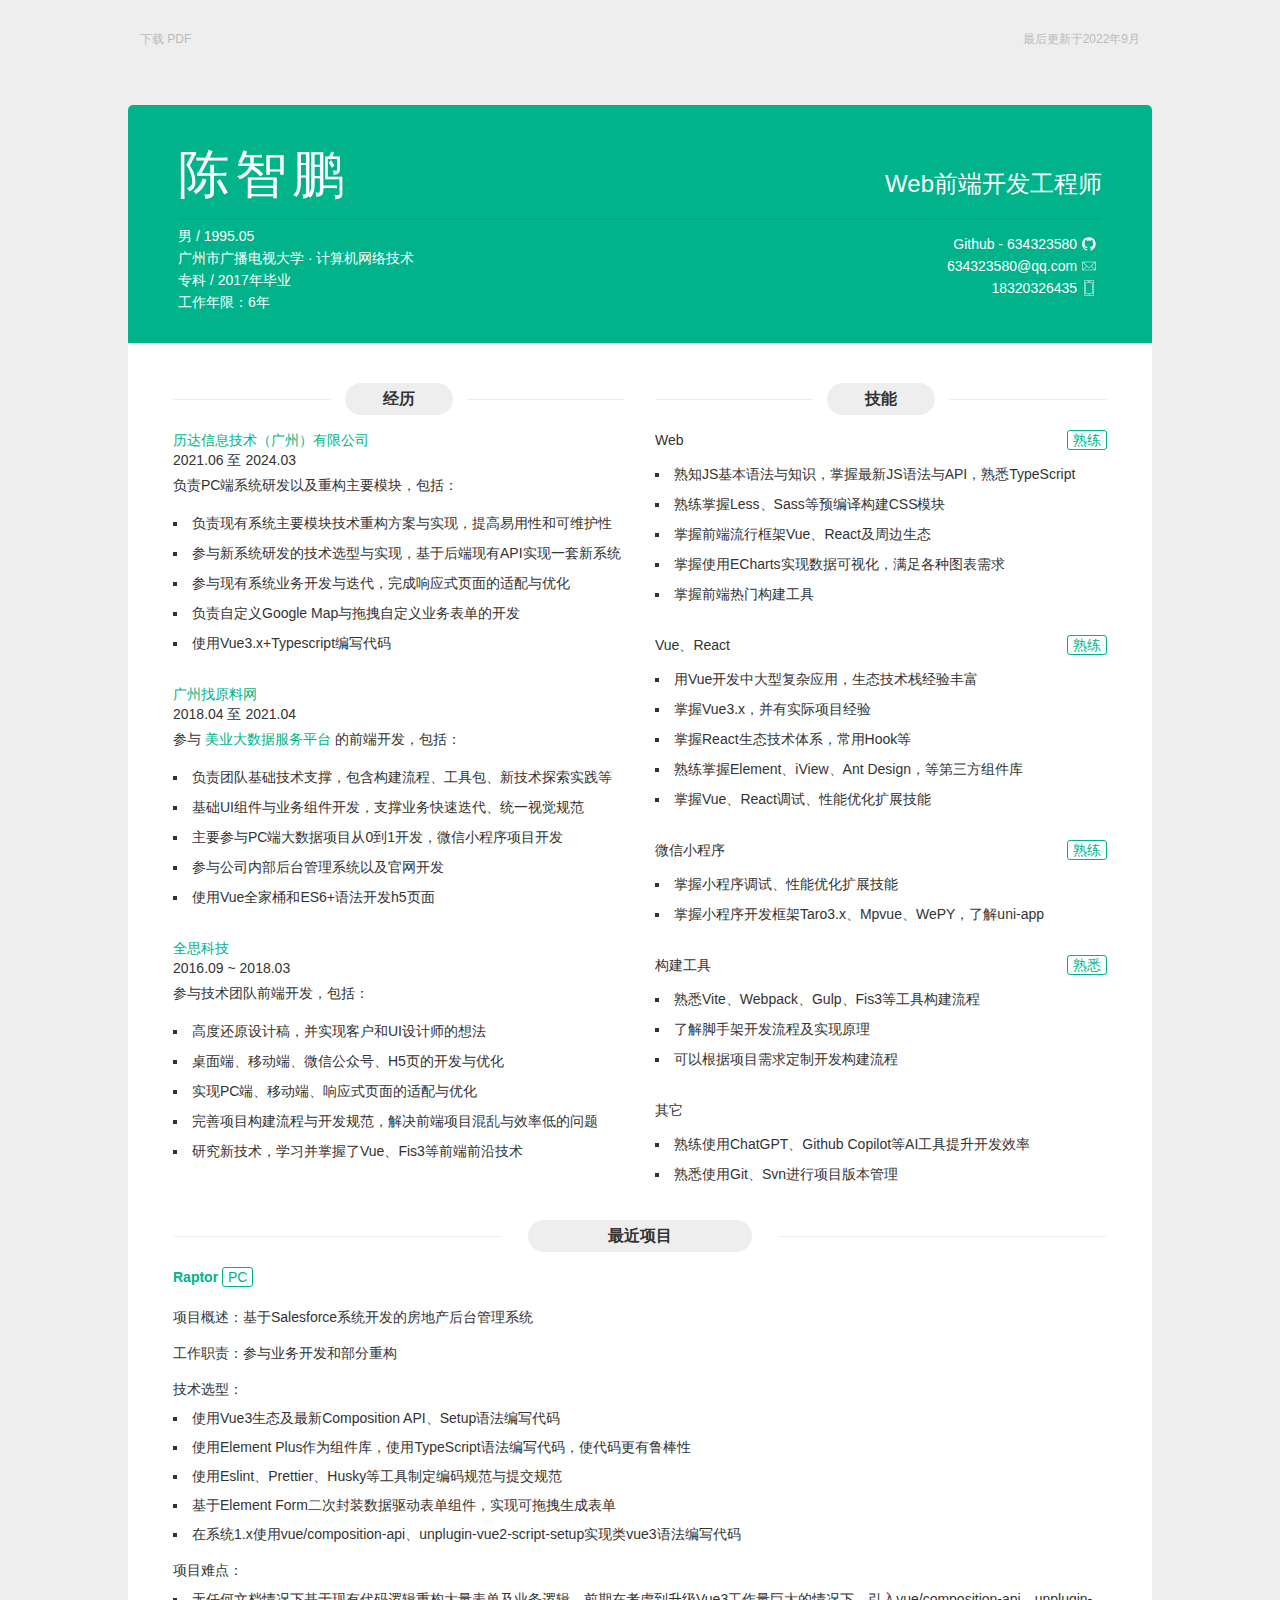
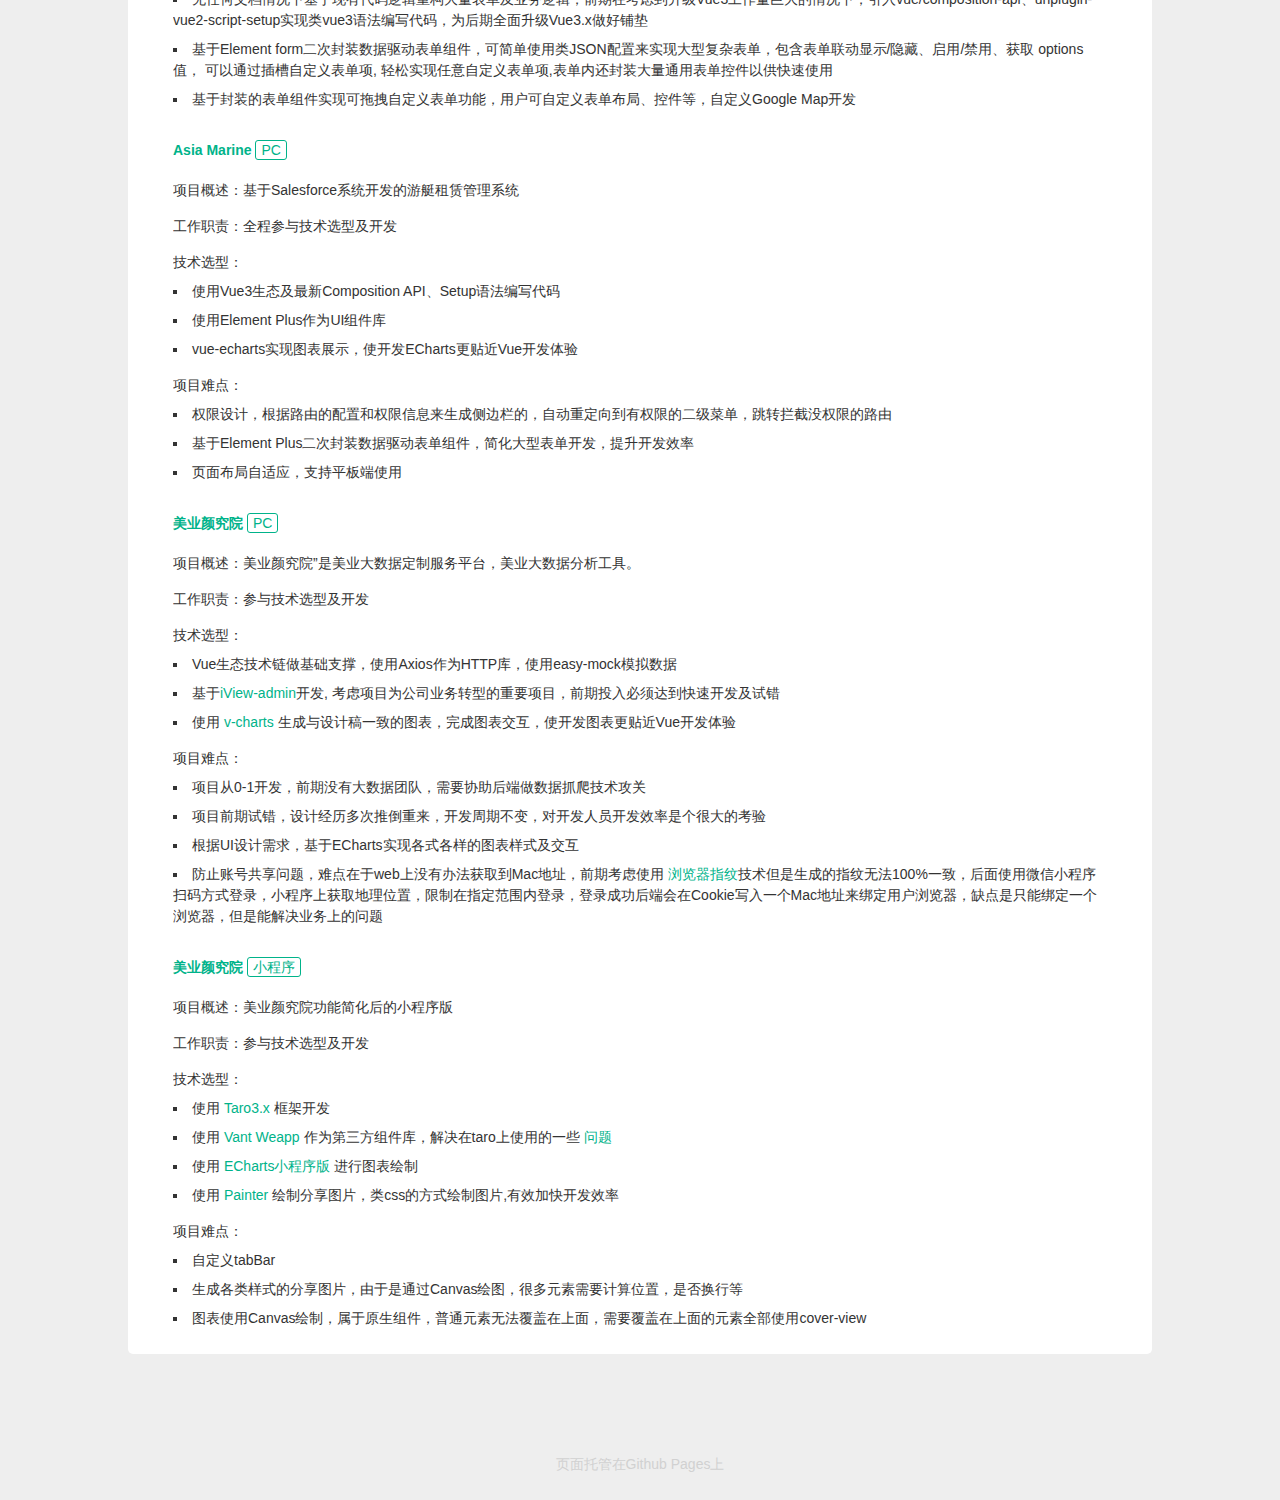
==== commit 6f05eacd: "Updates" ====
--- a/index.html
+++ b/index.html
@@ -6,7 +6,7 @@
   <meta http-equiv="X-UA-Compatible" content="IE=edge">
   <meta name="viewport" content="width=device-width, initial-scale=1">
   <title>简历 | 陈智鹏</title>
-  
+  <style rel="stylesheet">a,abbr,acronym,address,applet,article,aside,audio,b,big,blockquote,body,canvas,caption,center,cite,code,dd,del,details,dfn,div,dl,dt,em,embed,fieldset,figcaption,figure,footer,form,h1,h2,h3,h4,h5,h6,header,hgroup,html,i,iframe,img,ins,kbd,label,legend,li,mark,menu,nav,object,ol,output,p,pre,q,ruby,s,samp,section,small,span,strike,strong,sub,summary,sup,table,tbody,td,tfoot,th,thead,time,tr,tt,u,ul,var,video{margin:0;padding:0;border:0;font:inherit;font-size:100%;vertical-align:baseline}html{line-height:1}ol,ul{list-style:none}table{border-collapse:collapse;border-spacing:0}caption,td,th{text-align:left;font-weight:400;vertical-align:middle}blockquote,q{quotes:none}blockquote:after,blockquote:before,q:after,q:before{content:"";content:none}a img{border:none}elements-of-type(html5-block){display:block}*{-webkit-box-sizing:border-box;box-sizing:border-box;-webkit-user-select:none;-moz-user-select:none;-ms-user-select:none;user-select:none}body{color:#333;font-size:14px;line-height:1.5;font-family:Helvetica Neue,Helvetica,Arial,Microsoft YaHei,sans-serif;-webkit-font-smoothing:antialiased;-webkit-text-size-adjust:none;background-color:#eee;overflow:auto;padding-top:5px}@media screen and (max-width:1024px){body{padding-top:0}}a{text-decoration:none;color:#00b38a;-webkit-transition:all .2s ease-in-out;transition:all .2s ease-in-out}.last-modified{position:absolute;top:30px;left:50%;width:1000px;color:#bbb;margin-left:-500px;font-size:12px;text-align:right}@media screen and (max-width:1024px){.last-modified{display:none}}@media print{.last-modified{display:none}}.download-pdf{position:absolute;top:30px;left:50%;color:#bbb;margin-left:-500px;font-size:12px;text-align:right}@media screen and (max-width:1024px){.download-pdf{display:none}}@media print{.download-pdf{display:none}}.content{position:relative;width:1024px;margin:100px auto;border-radius:5px;background-color:#fff;overflow:hidden}@media screen and (max-width:1024px){.content{width:100%;margin:0;border-radius:0}}@media print{.content{margin:0 auto}}.content-hd{width:100%;padding:30px 50px;margin-bottom:20px;color:#fff;background-color:#00b38a;overflow:hidden}@media screen and (max-width:720px){.content-hd{padding:25px 30px}}@media print{.content-hd{color:#000;background-color:#fff;margin-bottom:0}}.content-hd .title{width:100%;border-bottom:2px solid #00a982;font-size:52px;font-weight:300;overflow:hidden;padding-bottom:5px;margin-bottom:5px}.content-hd .contact,.content-hd .info,.content-hd .job,.content-hd .name{width:50%}@media screen and (max-width:720px){.content-hd .contact,.content-hd .info,.content-hd .job,.content-hd .name{width:100%;text-align:center}}.content-hd .name{float:left}.content-hd .name h1{font-family:Lucida Grande,Hiragino Sans GB,Hiragino Sans GB W3,Helvetica Neue,Helvetica,Arial,Microsoft YaHei,sans-serif;font-weight:500;letter-spacing:5px}@media screen and (max-width:720px){.content-hd .name h1{letter-spacing:0;line-height:1.25;margin-top:10px}}.content-hd .name h1 small{font-weight:400;letter-spacing:0;font-size:24px;padding-left:10px}@media screen and (max-width:720px){.content-hd .name h1 small{display:block;padding-left:0;font-size:20px;line-height:1}}.content-hd .job{float:right;text-align:right}@media screen and (max-width:720px){.content-hd .job{text-align:center}}.content-hd .job h2{display:inline-block;font-size:24px}@media screen and (max-width:720px){.content-hd .job h2{border-top:1px solid #00a982;margin:5px auto 0;padding:10px}}.content-hd .info{float:left;line-height:22px}.content-hd .contact{float:right;text-align:right;padding-right:5px}.content-hd .contact ul{margin:8px 0 4px}@media screen and (max-width:720px){.content-hd .contact ul{text-align:center;margin:16px 0 0}}.content-hd .contact ul>li{height:22px}@media screen and (max-width:720px){.content-hd .contact ul>li{display:inline-block}}.content-hd .contact ul>li>a{color:#fff;font-family:Lucida Grande,Hiragino Sans GB,Hiragino Sans GB W3,Helvetica Neue,Helvetica,Arial,Microsoft YaHei,sans-serif;font-size:14px;line-height:22px}@media print{.content-hd .contact ul>li>a{color:#000}}.content-hd .contact ul>li>a:hover{color:#e8e8e8}@media screen and (max-width:720px){.content-hd .contact ul>li>a .contact-link{display:none}}.content-hd .contact ul>li>a .iconfont{fill:#fff;vertical-align:text-top}@media screen and (max-width:720px){.content-hd .contact ul>li>a .iconfont{margin:5px 8px}}.content-bd{width:100%;min-height:200px;padding:0 30px;overflow:hidden}@media screen and (max-width:720px){.content-bd{padding:20px 20px 0}}.content-bd .content-left,.content-bd .content-right{width:50%}@media screen and (max-width:1024px){.content-bd .content-left,.content-bd .content-right{width:100%}}.content-bd .content-left{float:left}.content-bd .content-right{float:right}.content-bd section{overflow:hidden;padding:10px 15px}.content-bd .section-hd{position:relative;height:32px;margin:10px auto 5px;overflow:hidden}.content-bd .section-bd{overflow:hidden}.content-bd .section-bd ul li{margin-top:8px;list-style:square inside}.content-bd .section-bd .item{margin-bottom:20px}.content-bd .section-bd .item:last-child{margin-bottom:0}.content-bd .section-title-l,.content-bd .section-title-r{position:absolute;top:50%;display:inline-block;width:35%;height:0;vertical-align:middle;border-top:1px solid #ededed}.content-bd .section-title-l{left:0}.content-bd .section-title-r{right:0}.content-bd .section-title{position:relative;z-index:1;width:24%;min-width:100px;margin:0 auto;padding:4px 10px;border-radius:32px;font-size:16px;font-weight:700;text-align:center;background-color:#eee}.content-bd .section-list{padding:10px 0 5px}.content-bd .item-hd{position:relative;padding:10px 0 5px;line-height:20px;overflow:hidden;font-weight:500;min-height:30px}.content-bd .item-hd .item-time{display:inline-block;float:left;width:25%}@media screen and (max-width:720px){.content-bd .item-hd .item-time{width:100%;margin-bottom:5px}}.content-bd .item-hd .item-more{position:absolute;top:10px;right:0}.content-bd .item-hd .item-name{float:left}.content-bd .item-bd{margin-bottom:5px}.content-bd .item-des{margin-bottom:16px}.content-bd .section-content{text-align:justify;word-break:break-all;line-height:22px}.content-bd .section-content em{display:inline-block;font-family:Menlo,Helvetica Neue,Helvetica,Arial,Microsoft YaHei,sans-serif;font-size:12px;line-height:14px;border:1px solid #d1d1d1;border-radius:3px;margin:2px;padding:0 3px;background-color:#f7f7f7}.content-bd .section-content strong{font-family:Helvetica Neue,Helvetica,Arial,Microsoft YaHei,sans-serif;font-size:12px;line-height:14px;border:1px solid #f3f3f3;border-radius:3px;font-weight:500;color:#444;margin:2px;padding:0 3px;background-color:#f6f6f6}.content-bd .practice .item-time{width:100%}.btn{display:inline-block;padding:0 5px;border:1px solid #00b38a;border-radius:3px;color:#00b38a;font-family:Menlo,Helvetica Neue,Helvetica,Arial,Microsoft YaHei,sans-serif;font-size:14px;line-height:18px;text-align:center}.btn:hover{color:#fff;background-color:#00b38a}.github-footer{text-align:center}.github-footer .footer-link{display:inline-block;color:#d1d1d1;margin-bottom:25px}@media screen and (max-width:1024px){.github-footer .footer-link{margin-top:25px}}@media print{.github-footer{display:none}}.content-bd .project{margin-bottom:15px}.content-bd .project .name{font-weight:700}.content-bd .project .item-bd,.content-bd .project .project-summary{margin:15px 0 0}.project-summary{display:-webkit-box;display:-ms-flexbox;display:flex;-ms-flex-wrap:wrap;flex-wrap:wrap}.project-summary .summary-title{-webkit-box-flex:0;-ms-flex:0 0 70px;flex:0 0 70px;text-align:right}@media screen and (max-width:720px){.project-summary .summary-title{-webkit-box-flex:0;-ms-flex:0 0 100%;flex:0 0 100%;text-align:left}}.project-summary .summary-content{-webkit-box-flex:1;-ms-flex:1;flex:1}@media screen and (max-width:720px){.project-summary .summary-content{-webkit-box-flex:0;-ms-flex:0 0 100%;flex:0 0 100%}}</style>
   <base target="_blank">
 </head>
 
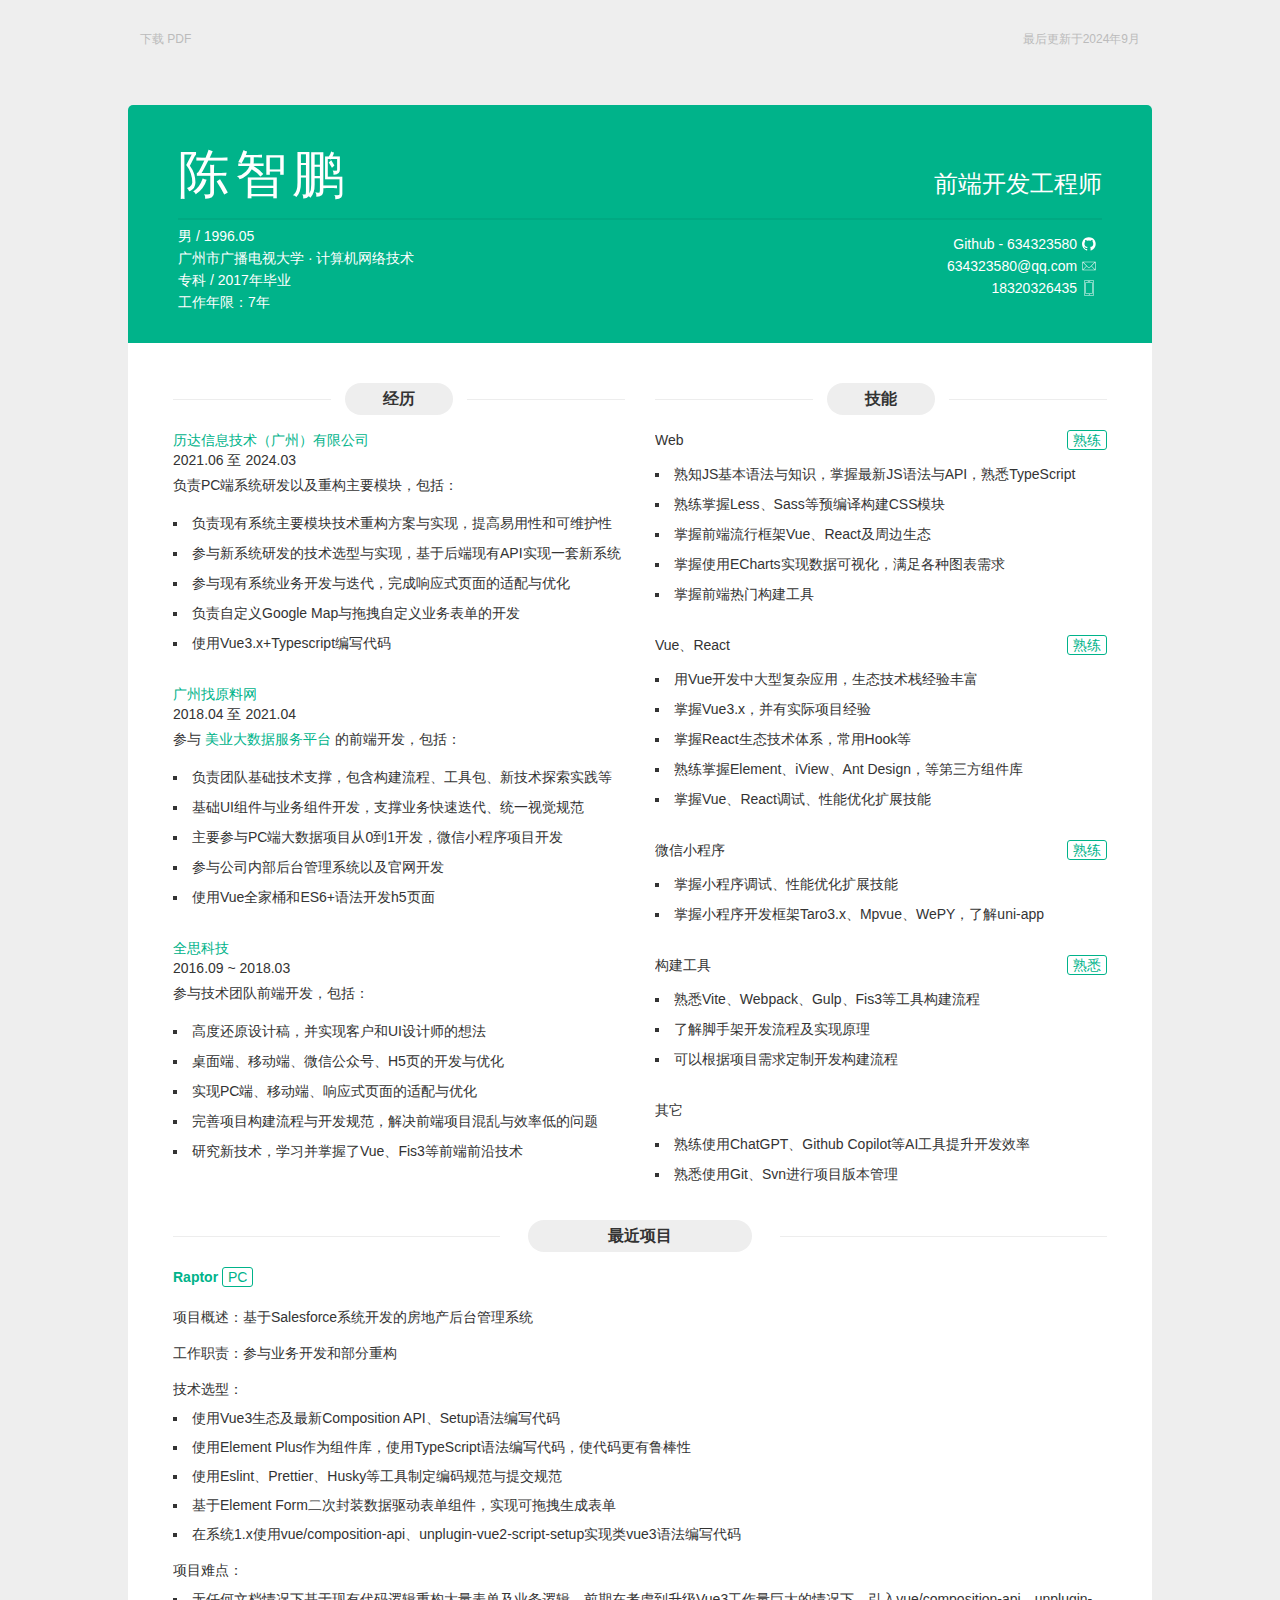
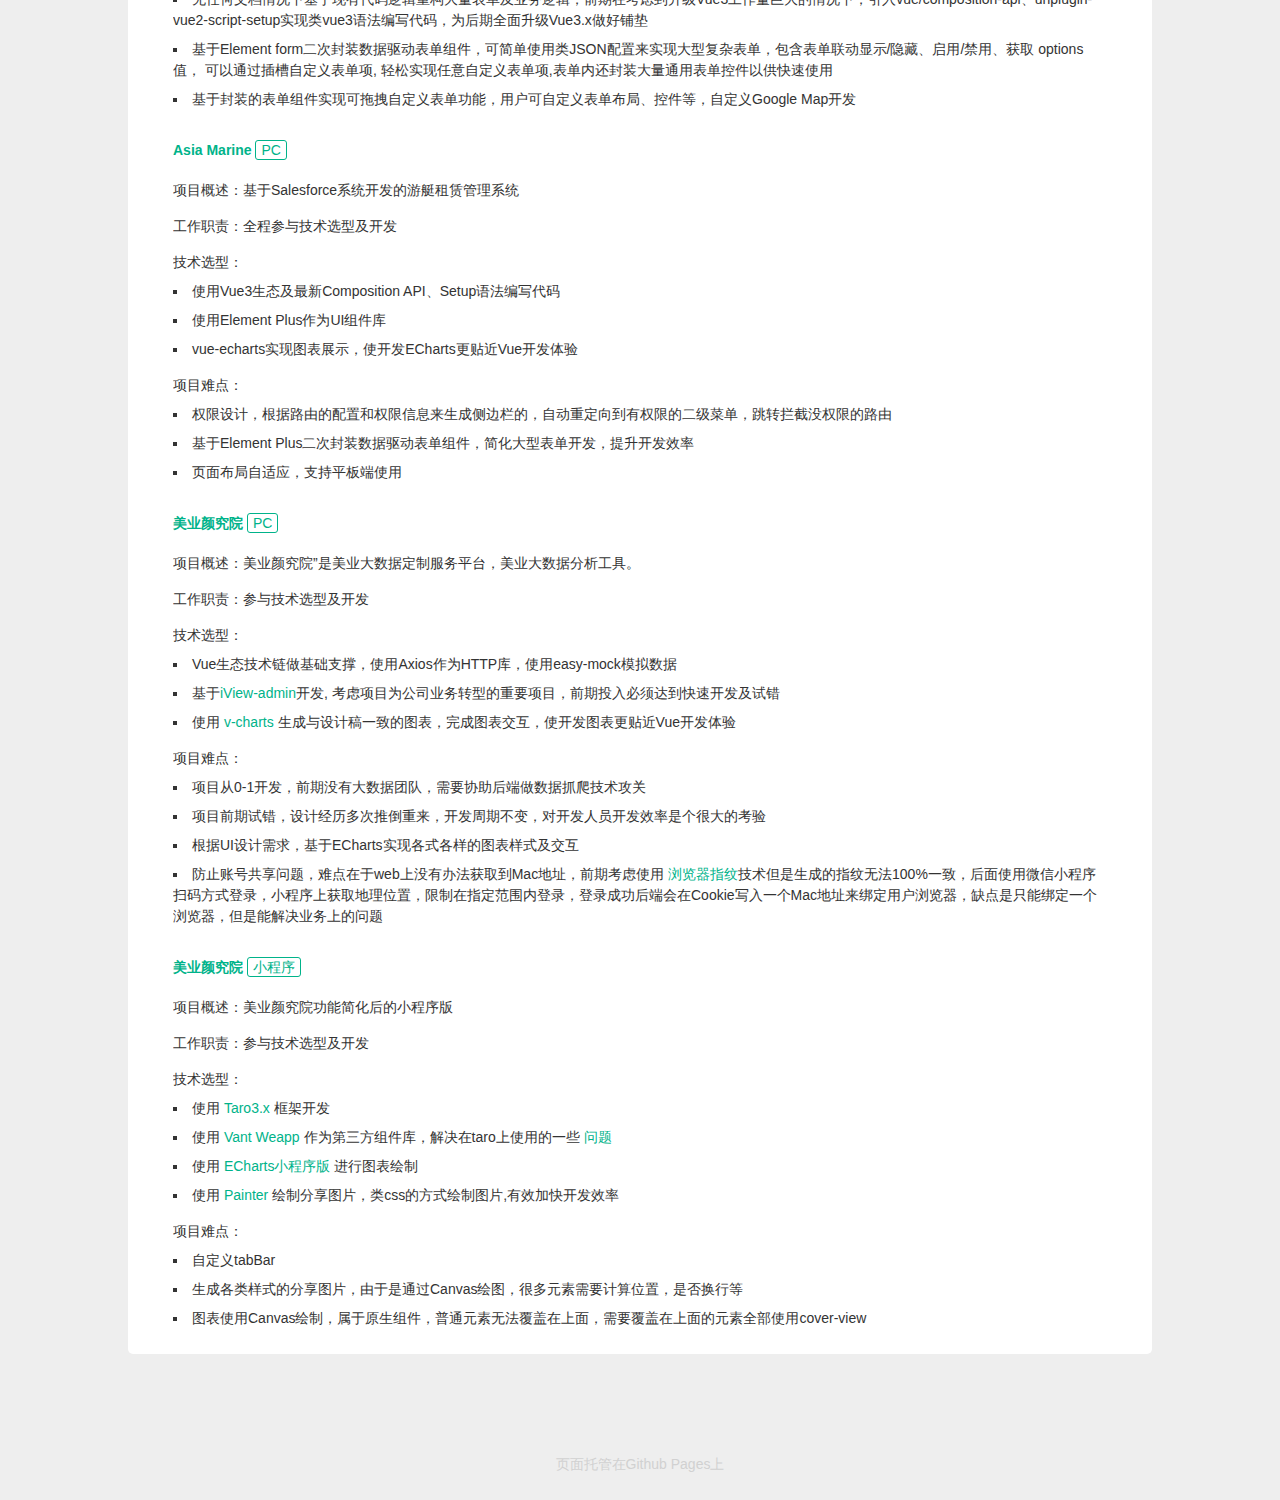
==== commit ceea47e9: "Updates" ====
--- a/index.html
+++ b/index.html
@@ -11,7 +11,7 @@
 </head>
 
 <body>
-  <p class="last-modified">最后更新于2022年9月</p>
+  <p class="last-modified">最后更新于2024年9月</p>
   <a class="download-pdf" href="resume.pdf">下载 PDF</a>
 
   <main class="content">
@@ -23,15 +23,15 @@
           <h1>陈智鹏</h1>
         </div>
         <div class="job">
-          <h2>Web前端开发工程师</h2>
+          <h2>前端开发工程师</h2>
         </div>
       </section>
       <section class="info">
         <ul>
-          <li>男 / 1995.05</li>
+          <li>男 / 1996.05</li>
           <li>广州市广播电视大学 · 计算机网络技术</li>
           <li>专科 / 2017年毕业</li>
-          <li>工作年限：6年</li>
+          <li>工作年限：7年</li>
         </ul>
       </section>
       <section class="contact">
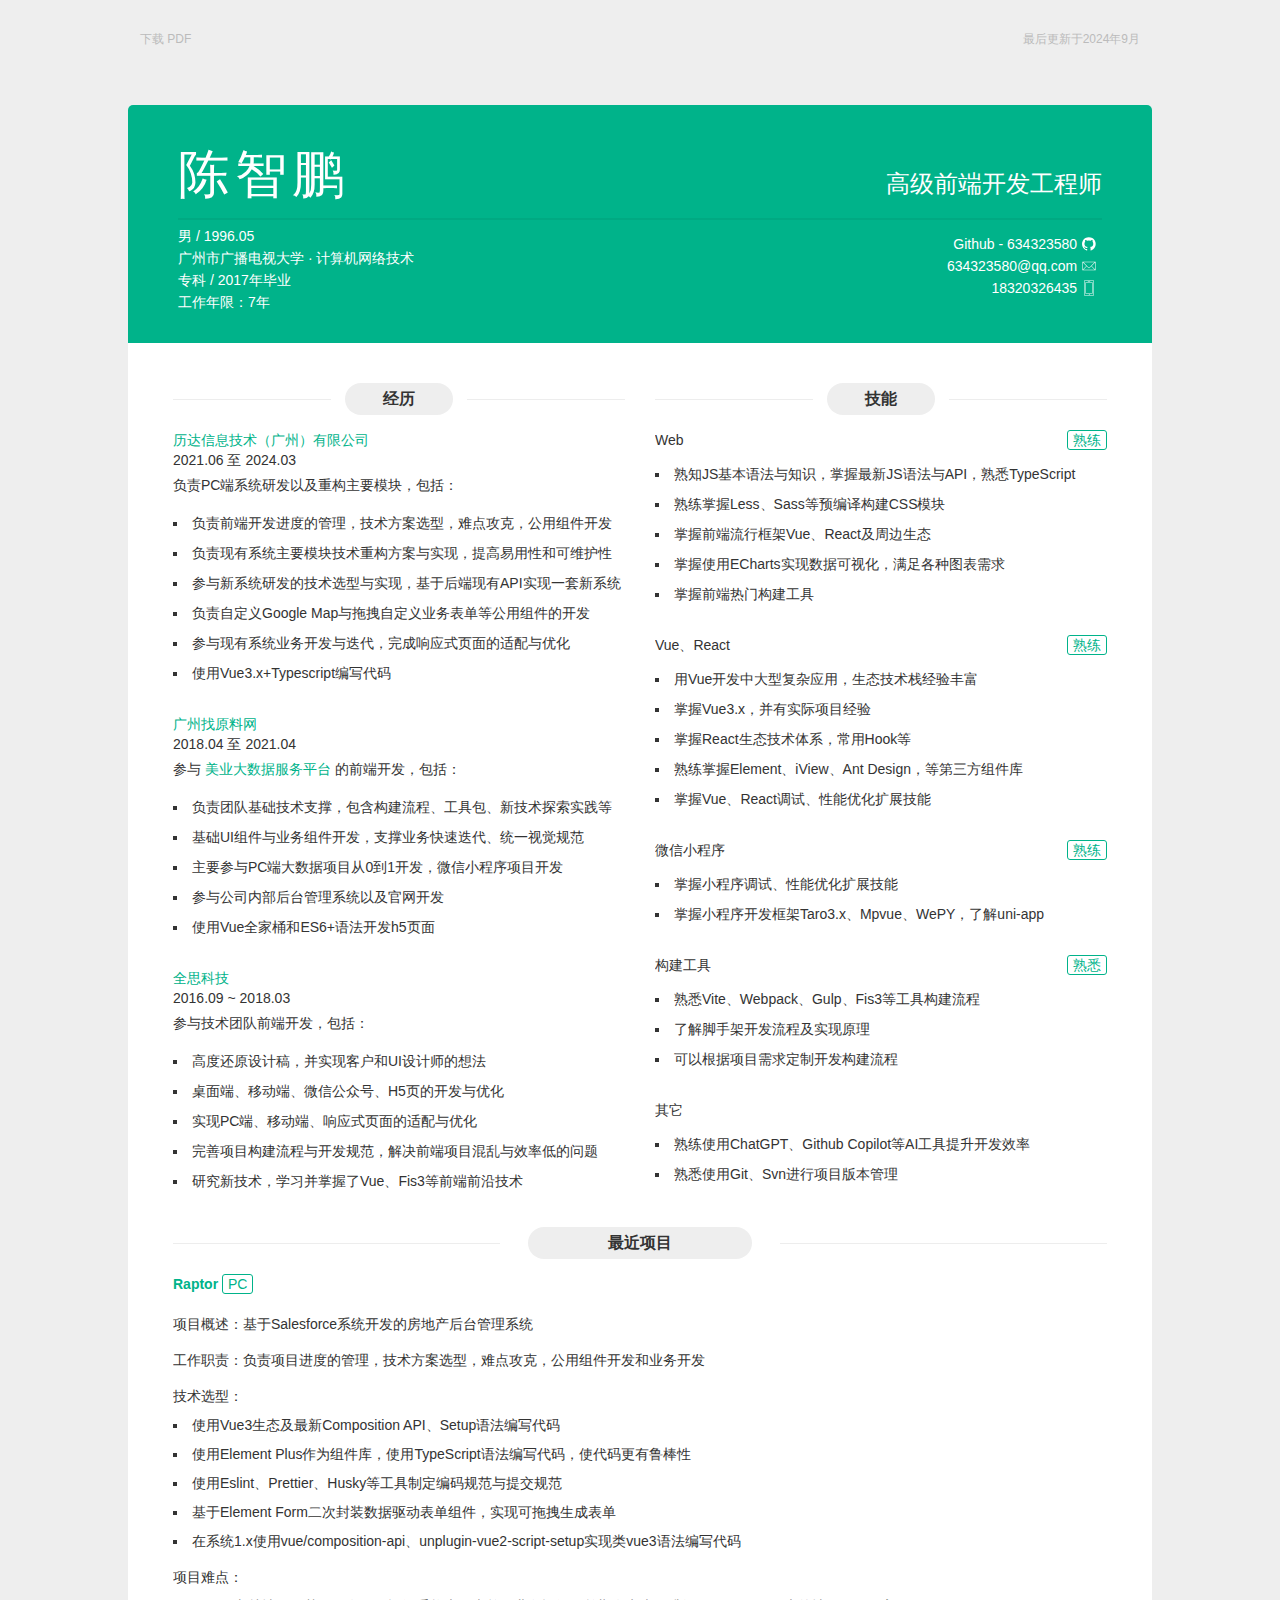
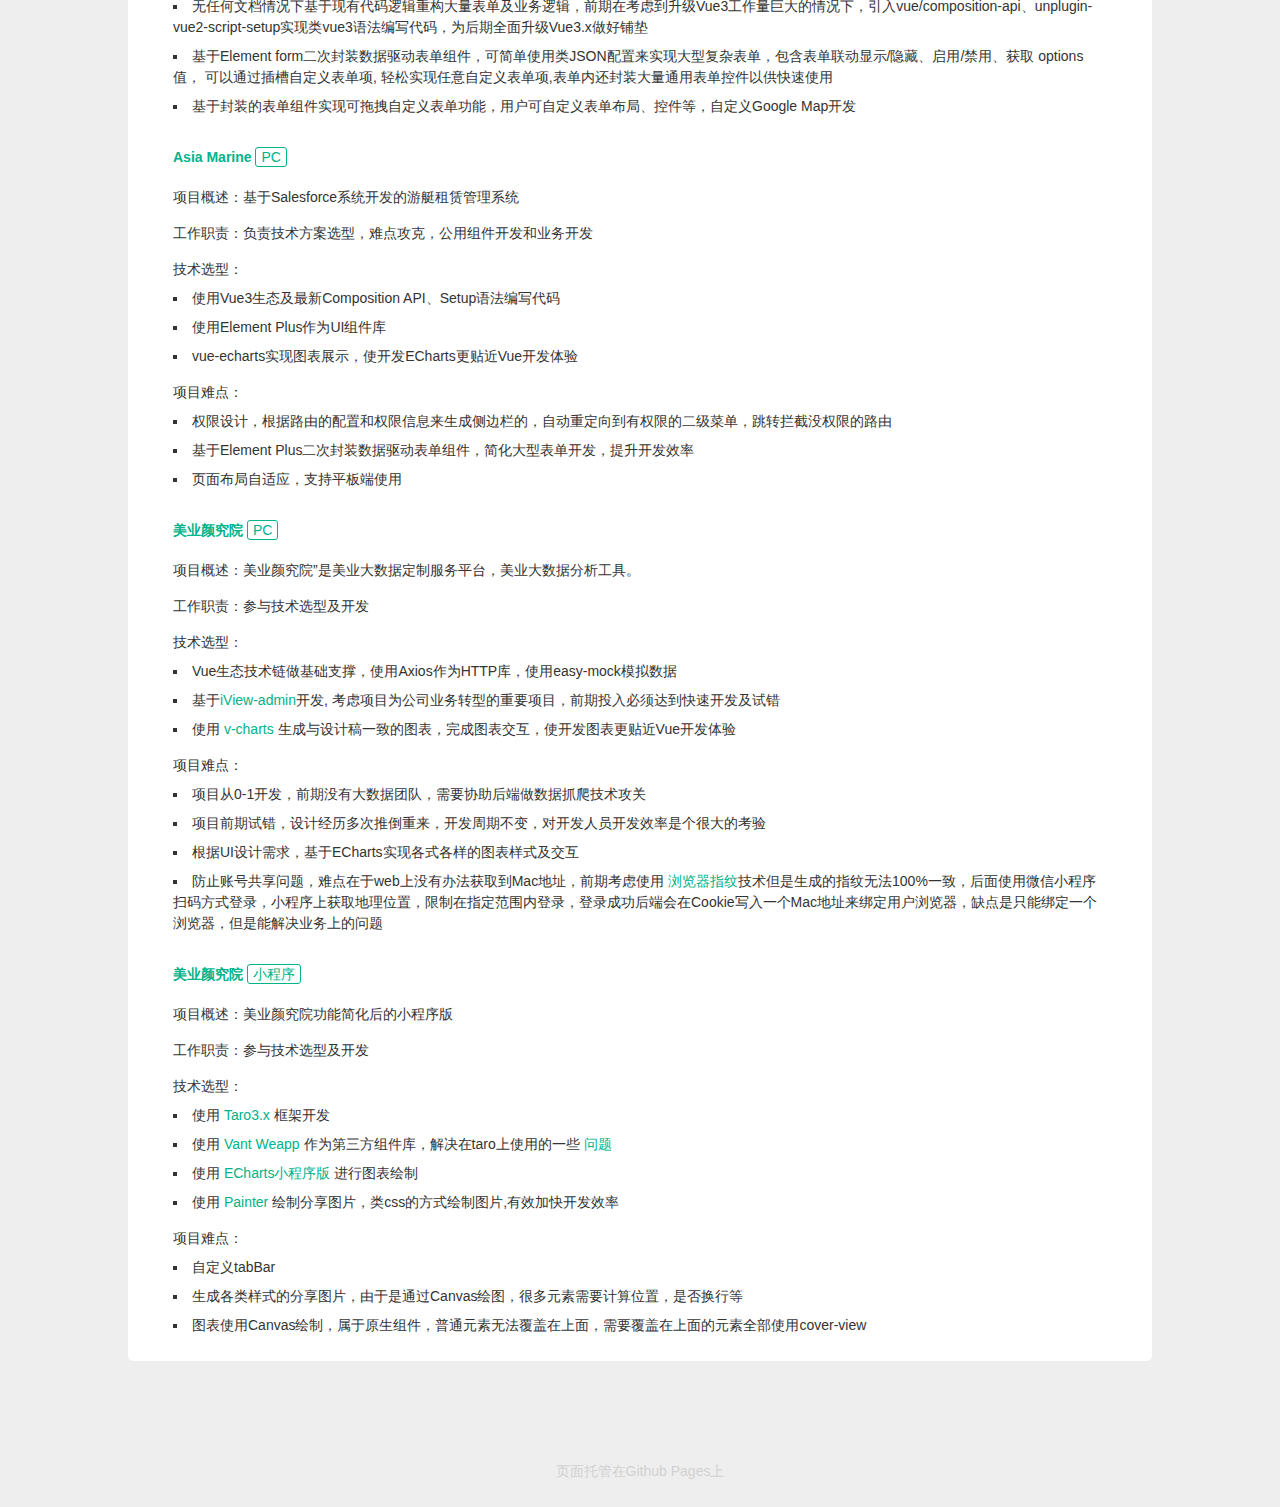
==== commit fca37915: "Updates" ====
--- a/index.html
+++ b/index.html
@@ -23,7 +23,7 @@
           <h1>陈智鹏</h1>
         </div>
         <div class="job">
-          <h2>前端开发工程师</h2>
+          <h2>高级前端开发工程师</h2>
         </div>
       </section>
       <section class="info">
@@ -97,10 +97,11 @@
               <div class="item-bd">
                 <p class="item-des">负责PC端系统研发以及重构主要模块，包括：</p>
                 <ul class="section-content">
+                  <li>负责前端开发进度的管理，技术方案选型，难点攻克，公用组件开发</li>
                   <li>负责现有系统主要模块技术重构方案与实现，提高易用性和可维护性</li>
                   <li>参与新系统研发的技术选型与实现，基于后端现有API实现一套新系统</li>
+                  <li>负责自定义Google Map与拖拽自定义业务表单等公用组件的开发</li>
                   <li>参与现有系统业务开发与迭代，完成响应式页面的适配与优化</li>
-                  <li>负责自定义Google Map与拖拽自定义业务表单的开发</li>
                   <li>使用Vue3.x+Typescript编写代码</li>
                 </ul>
               </div>
@@ -284,7 +285,7 @@
             <div class="project-summary">
               <div class="summary-title">工作职责：</div>
               <div class="summary-content">
-                参与业务开发和部分重构
+                负责项目进度的管理，技术方案选型，难点攻克，公用组件开发和业务开发
               </div>
             </div>
             <div class="item-bd">
@@ -322,7 +323,7 @@
             <div class="project-summary">
               <div class="summary-title">工作职责：</div>
               <div class="summary-content">
-                全程参与技术选型及开发
+                负责技术方案选型，难点攻克，公用组件开发和业务开发
               </div>
             </div>
             <div class="item-bd">
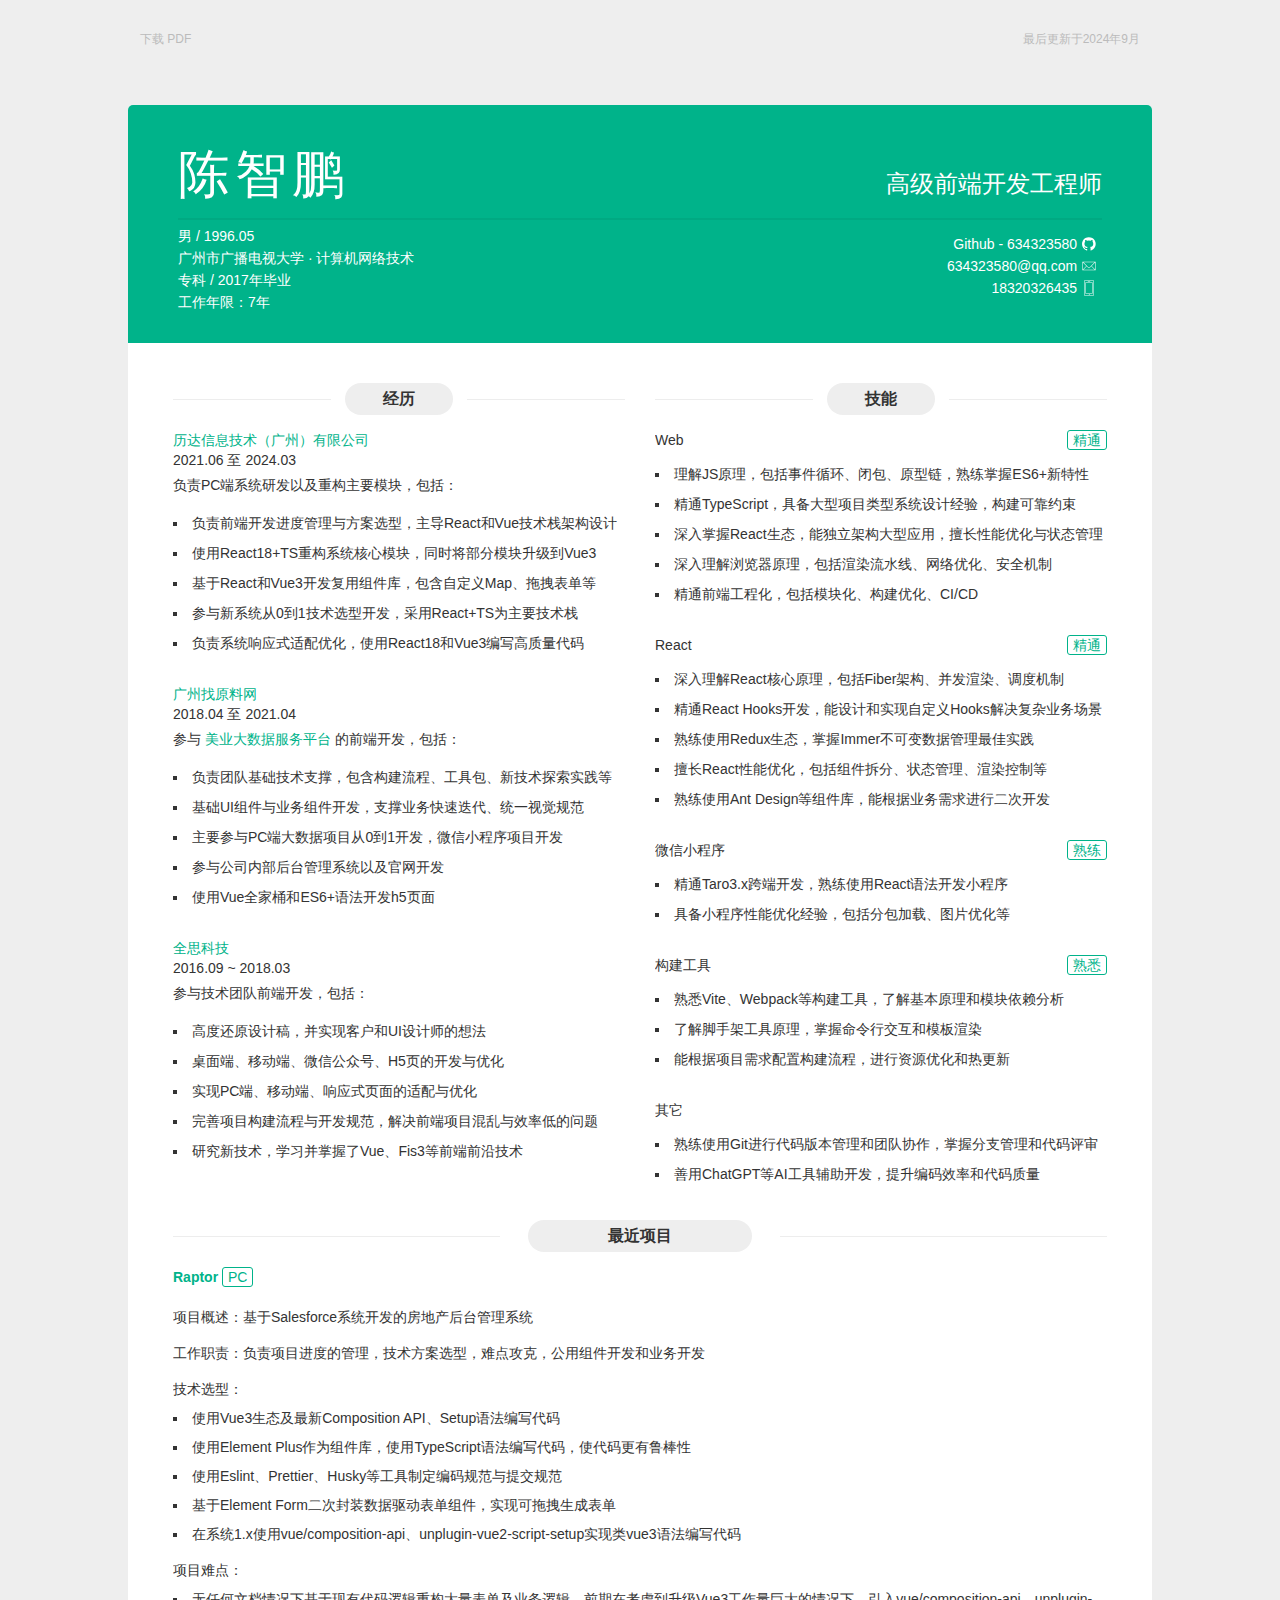
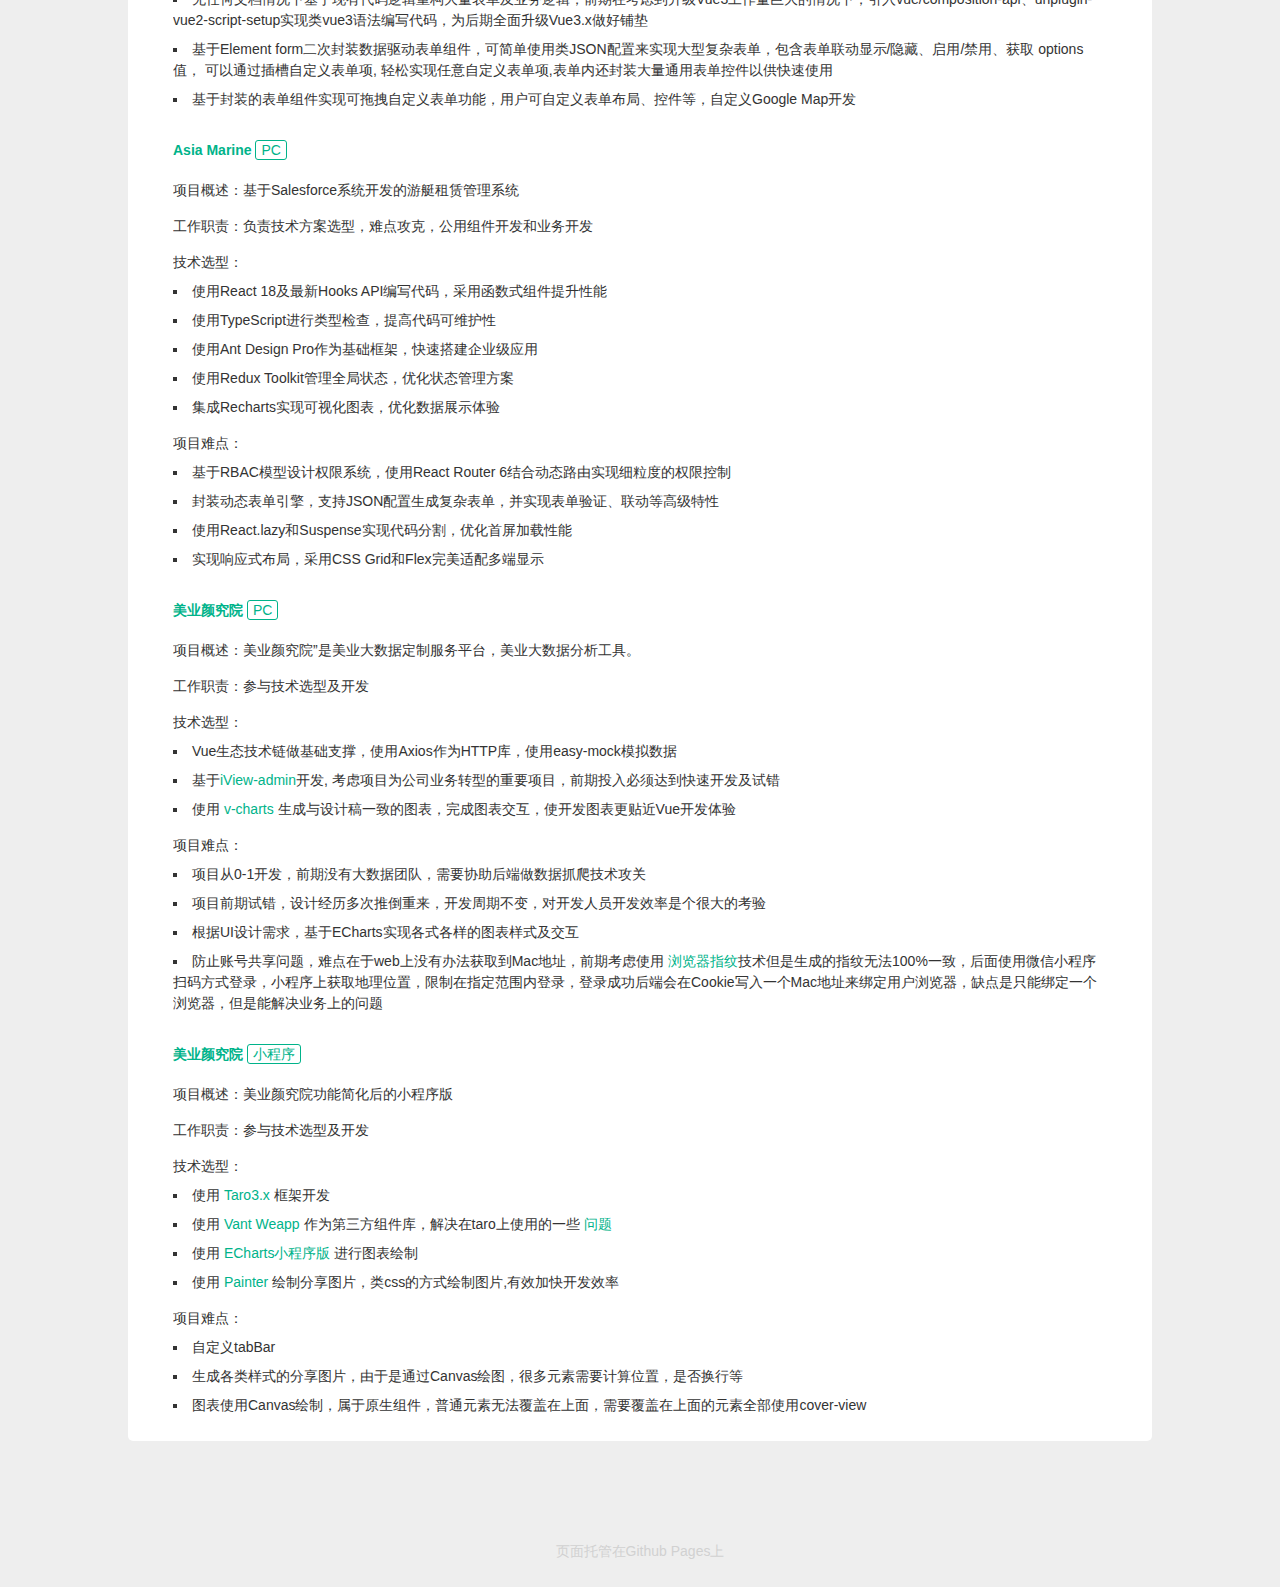
==== commit 686a4932: "Updates" ====
--- a/index.html
+++ b/index.html
@@ -97,12 +97,11 @@
               <div class="item-bd">
                 <p class="item-des">负责PC端系统研发以及重构主要模块，包括：</p>
                 <ul class="section-content">
-                  <li>负责前端开发进度的管理，技术方案选型，难点攻克，公用组件开发</li>
-                  <li>负责现有系统主要模块技术重构方案与实现，提高易用性和可维护性</li>
-                  <li>参与新系统研发的技术选型与实现，基于后端现有API实现一套新系统</li>
-                  <li>负责自定义Google Map与拖拽自定义业务表单等公用组件的开发</li>
-                  <li>参与现有系统业务开发与迭代，完成响应式页面的适配与优化</li>
-                  <li>使用Vue3.x+Typescript编写代码</li>
+                  <li>负责前端开发进度管理与方案选型，主导React和Vue技术栈架构设计</li>
+                  <li>使用React18+TS重构系统核心模块，同时将部分模块升级到Vue3</li>
+                  <li>基于React和Vue3开发复用组件库，包含自定义Map、拖拽表单等</li>
+                  <li>参与新系统从0到1技术选型开发，采用React+TS为主要技术栈</li>
+                  <li>负责系统响应式适配优化，使用React18和Vue3编写高质量代码</li>
                 </ul>
               </div>
             </div>
@@ -185,32 +184,32 @@
             <div class="item">
               <header class="item-hd">
                 <span class="item-time">Web</span>
-                <a class="btn item-more">熟练</a>
-              </header>
-              <div class="item-bd">
-                <ul class="section-content">
-                  <li>熟知JS基本语法与知识，掌握最新JS语法与API，熟悉TypeScript</li>
-                  <li>熟练掌握Less、Sass等预编译构建CSS模块</li>
-                  <li>掌握前端流行框架Vue、React及周边生态</li>
-                  <li>掌握使用ECharts实现数据可视化，满足各种图表需求</li>
-                  <li>掌握前端热门构建工具</li>
-                </ul>
-              </div>
-            </div>
-
-            <!--Vue-->
-            <div class="item">
-              <header class="item-hd">
-                <span class="item-time">Vue、React</span>
-                <a class="btn item-more">熟练</a>
-              </header>
-              <div class="item-bd">
-                <ul class="section-content">
-                  <li>用Vue开发中大型复杂应用，生态技术栈经验丰富</li>
-                  <li>掌握Vue3.x，并有实际项目经验</li>
-                  <li>掌握React生态技术体系，常用Hook等</li>
-                  <li>熟练掌握Element、iView、Ant Design，等第三方组件库</li>
-                  <li>掌握Vue、React调试、性能优化扩展技能</li>
+                <a class="btn item-more">精通</a>
+              </header>
+              <div class="item-bd">
+                <ul class="section-content">
+                  <li>理解JS原理，包括事件循环、闭包、原型链，熟练掌握ES6+新特性</li>
+                  <li>精通TypeScript，具备大型项目类型系统设计经验，构建可靠约束</li>
+                  <li>深入掌握React生态，能独立架构大型应用，擅长性能优化与状态管理</li>
+                  <li>深入理解浏览器原理，包括渲染流水线、网络优化、安全机制</li>
+                  <li>精通前端工程化，包括模块化、构建优化、CI/CD</li>
+                </ul>
+              </div>
+            </div>
+
+            <!--React-->
+            <div class="item">
+              <header class="item-hd">
+                <span class="item-time">React</span>
+                <a class="btn item-more">精通</a>
+              </header>
+              <div class="item-bd">
+                <ul class="section-content">
+                  <li>深入理解React核心原理，包括Fiber架构、并发渲染、调度机制</li>
+                  <li>精通React Hooks开发，能设计和实现自定义Hooks解决复杂业务场景</li>
+                  <li>熟练使用Redux生态，掌握Immer不可变数据管理最佳实践</li>
+                  <li>擅长React性能优化，包括组件拆分、状态管理、渲染控制等</li>
+                  <li>熟练使用Ant Design等组件库，能根据业务需求进行二次开发</li>
                 </ul>
               </div>
             </div>
@@ -223,8 +222,8 @@
               </header>
               <div class="item-bd">
                 <ul class="section-content">
-                  <li>掌握小程序调试、性能优化扩展技能</li>
-                  <li>掌握小程序开发框架Taro3.x、Mpvue、WePY，了解uni-app</li>
+                  <li>精通Taro3.x跨端开发，熟练使用React语法开发小程序</li>
+                  <li>具备小程序性能优化经验，包括分包加载、图片优化等</li>
                 </ul>
               </div>
             </div>
@@ -237,9 +236,9 @@
               </header>
               <div class="item-bd">
                 <ul class="section-content">
-                  <li>熟悉Vite、Webpack、Gulp、Fis3等工具构建流程</li>
-                  <li>了解脚手架开发流程及实现原理</li>
-                  <li>可以根据项目需求定制开发构建流程</li>
+                  <li>熟悉Vite、Webpack等构建工具，了解基本原理和模块依赖分析</li>
+                  <li>了解脚手架工具原理，掌握命令行交互和模板渲染</li>
+                  <li>能根据项目需求配置构建流程，进行资源优化和热更新</li>
                 </ul>
               </div>
             </div>
@@ -251,8 +250,8 @@
               </header>
               <div class="item-bd">
                 <ul class="section-content">
-                  <li>熟练使用ChatGPT、Github Copilot等AI工具提升开发效率</li>
-                  <li>熟悉使用Git、Svn进行项目版本管理</li>
+                  <li>熟练使用Git进行代码版本管理和团队协作，掌握分支管理和代码评审</li>
+                  <li>善用ChatGPT等AI工具辅助开发，提升编码效率和代码质量</li>
                 </ul>
               </div>
             </div>
@@ -329,17 +328,20 @@
             <div class="item-bd">
               <p>技术选型：</p>
               <ul>
-                <li>使用Vue3生态及最新Composition API、Setup语法编写代码</li>
-                <li>使用Element Plus作为UI组件库</li>
-                <li>vue-echarts实现图表展示，使开发ECharts更贴近Vue开发体验</li>
+                <li>使用React 18及最新Hooks API编写代码，采用函数式组件提升性能</li>
+                <li>使用TypeScript进行类型检查，提高代码可维护性</li>
+                <li>使用Ant Design Pro作为基础框架，快速搭建企业级应用</li>
+                <li>使用Redux Toolkit管理全局状态，优化状态管理方案</li>
+                <li>集成Recharts实现可视化图表，优化数据展示体验</li>
               </ul>
             </div>
             <div class="item-bd">
               <p>项目难点：</p>
               <ul>
-                <li>权限设计，根据路由的配置和权限信息来生成侧边栏的，自动重定向到有权限的二级菜单，跳转拦截没权限的路由</li>
-                <li>基于Element Plus二次封装数据驱动表单组件，简化大型表单开发，提升开发效率</li>
-                <li>页面布局自适应，支持平板端使用</li>
+                <li>基于RBAC模型设计权限系统，使用React Router 6结合动态路由实现细粒度的权限控制</li>
+                <li>封装动态表单引擎，支持JSON配置生成复杂表单，并实现表单验证、联动等高级特性</li>
+                <li>使用React.lazy和Suspense实现代码分割，优化首屏加载性能</li>
+                <li>实现响应式布局，采用CSS Grid和Flex完美适配多端显示</li>
               </ul>
             </div>
           </div>
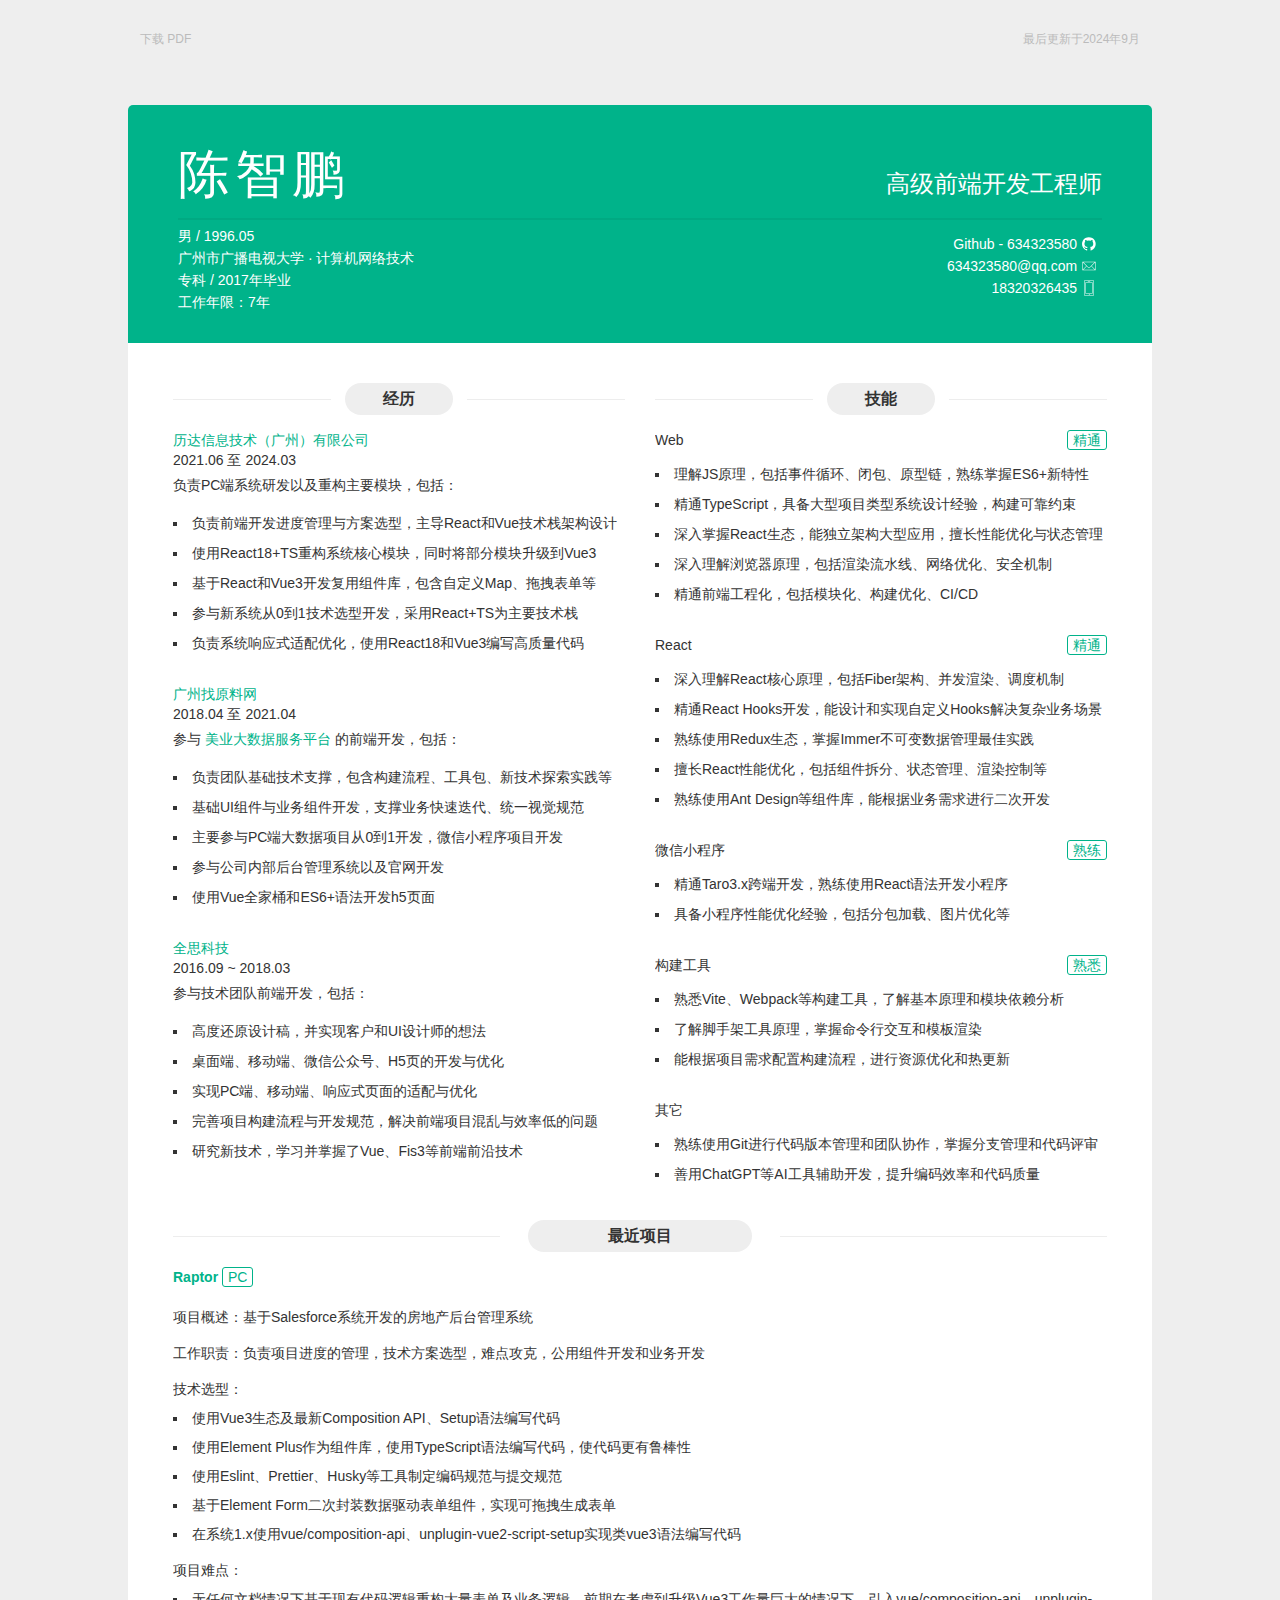
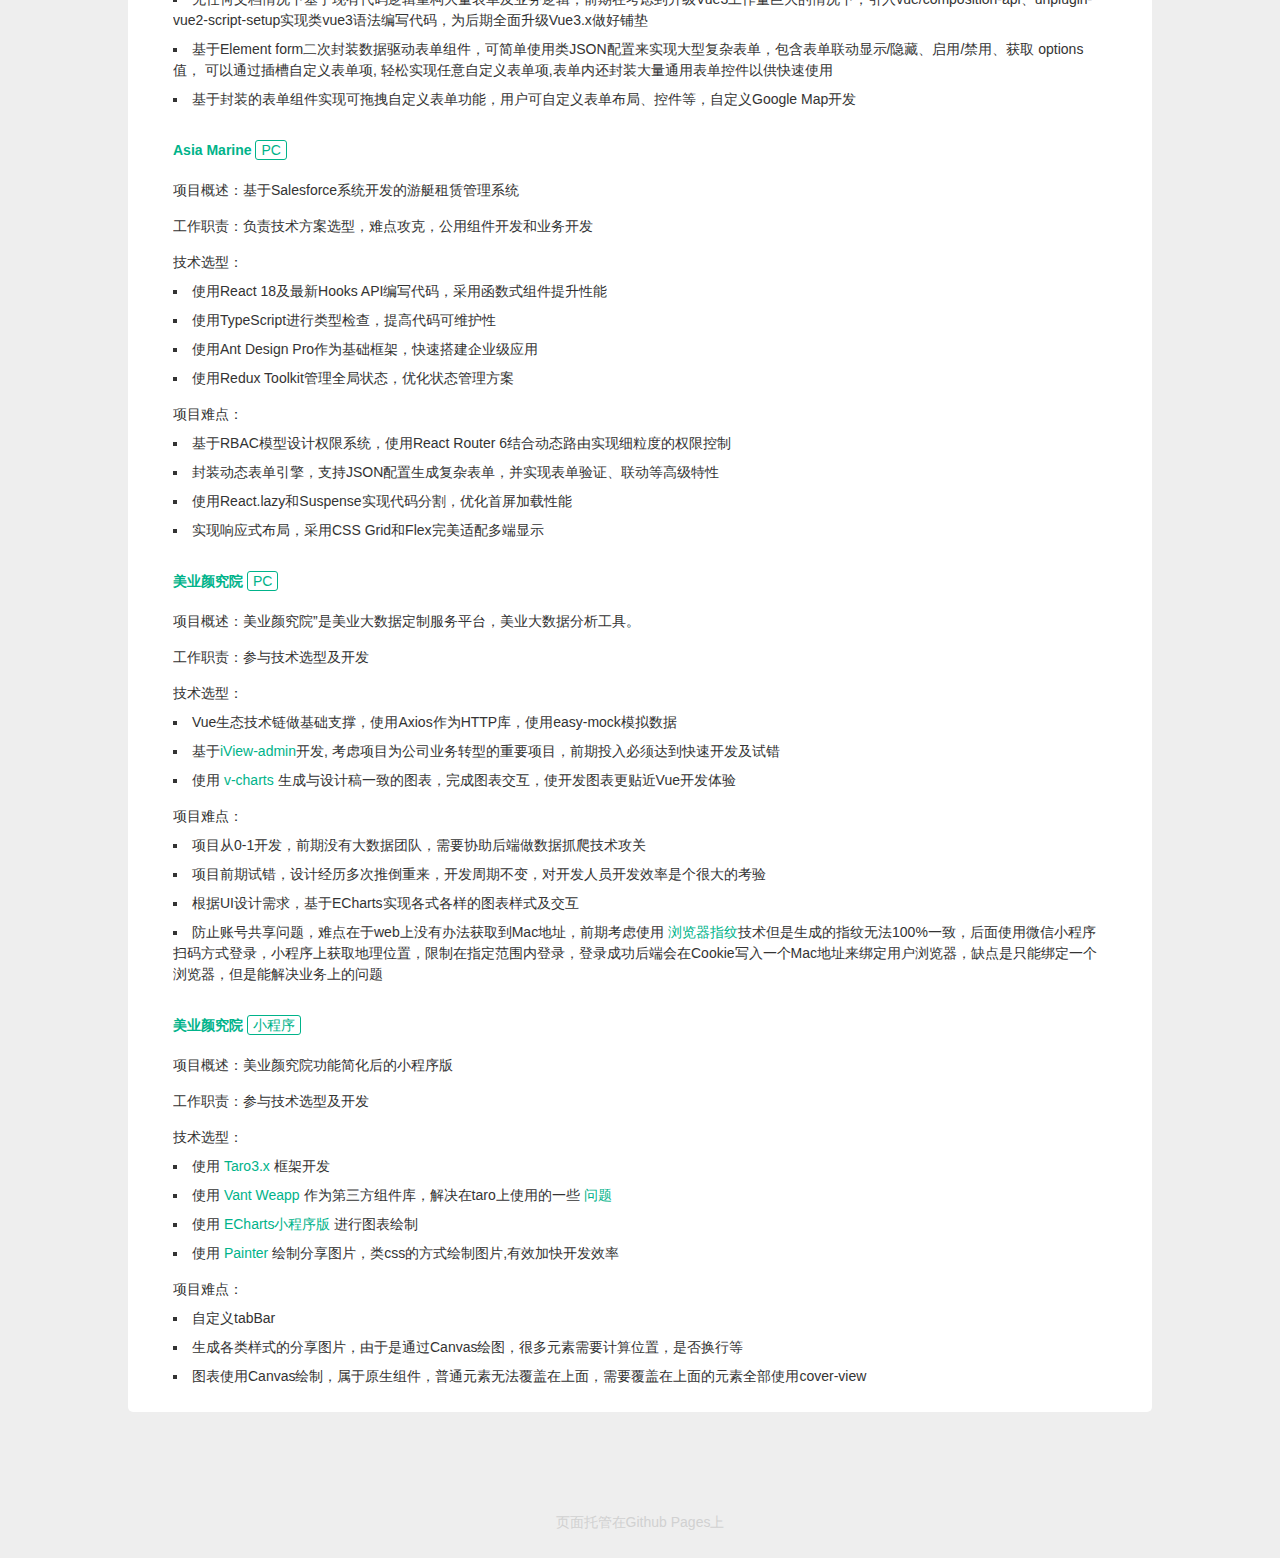
==== commit 81d82ea6: "Updates" ====
--- a/index.html
+++ b/index.html
@@ -332,7 +332,6 @@
                 <li>使用TypeScript进行类型检查，提高代码可维护性</li>
                 <li>使用Ant Design Pro作为基础框架，快速搭建企业级应用</li>
                 <li>使用Redux Toolkit管理全局状态，优化状态管理方案</li>
-                <li>集成Recharts实现可视化图表，优化数据展示体验</li>
               </ul>
             </div>
             <div class="item-bd">
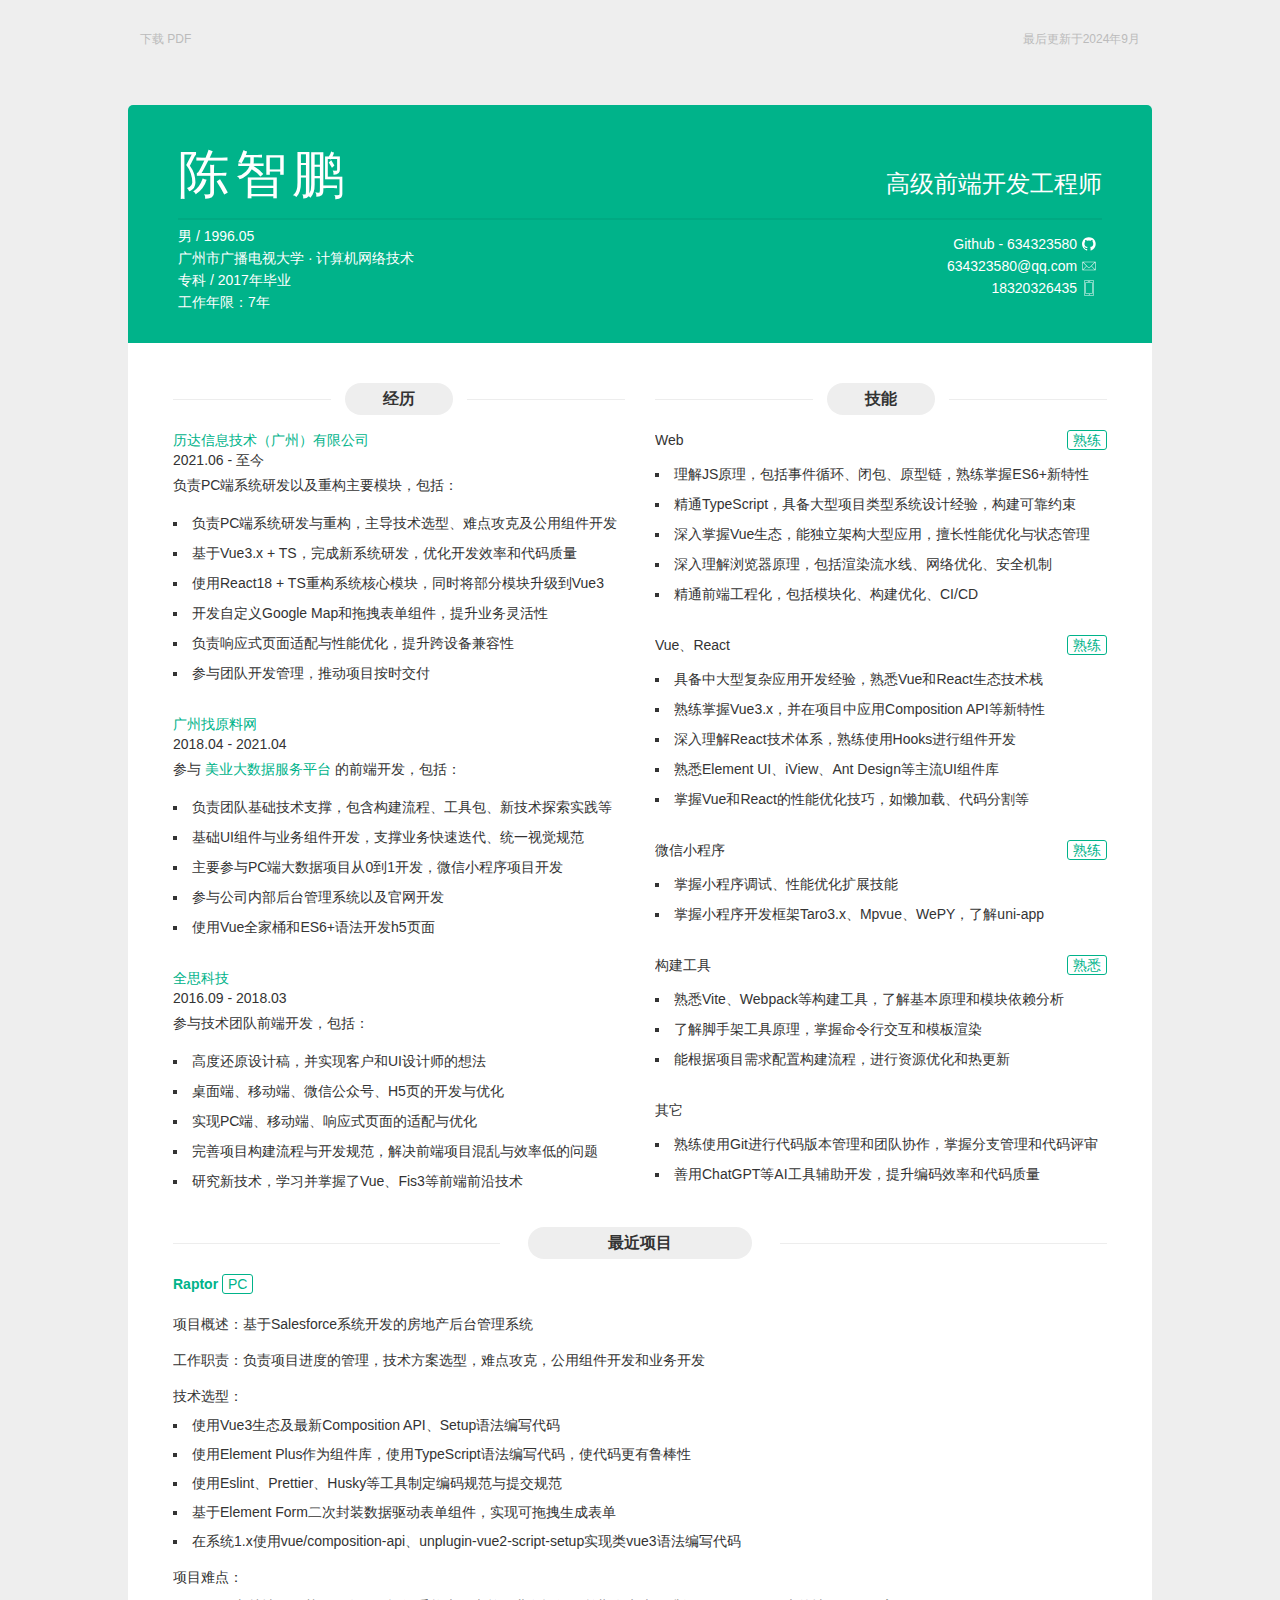
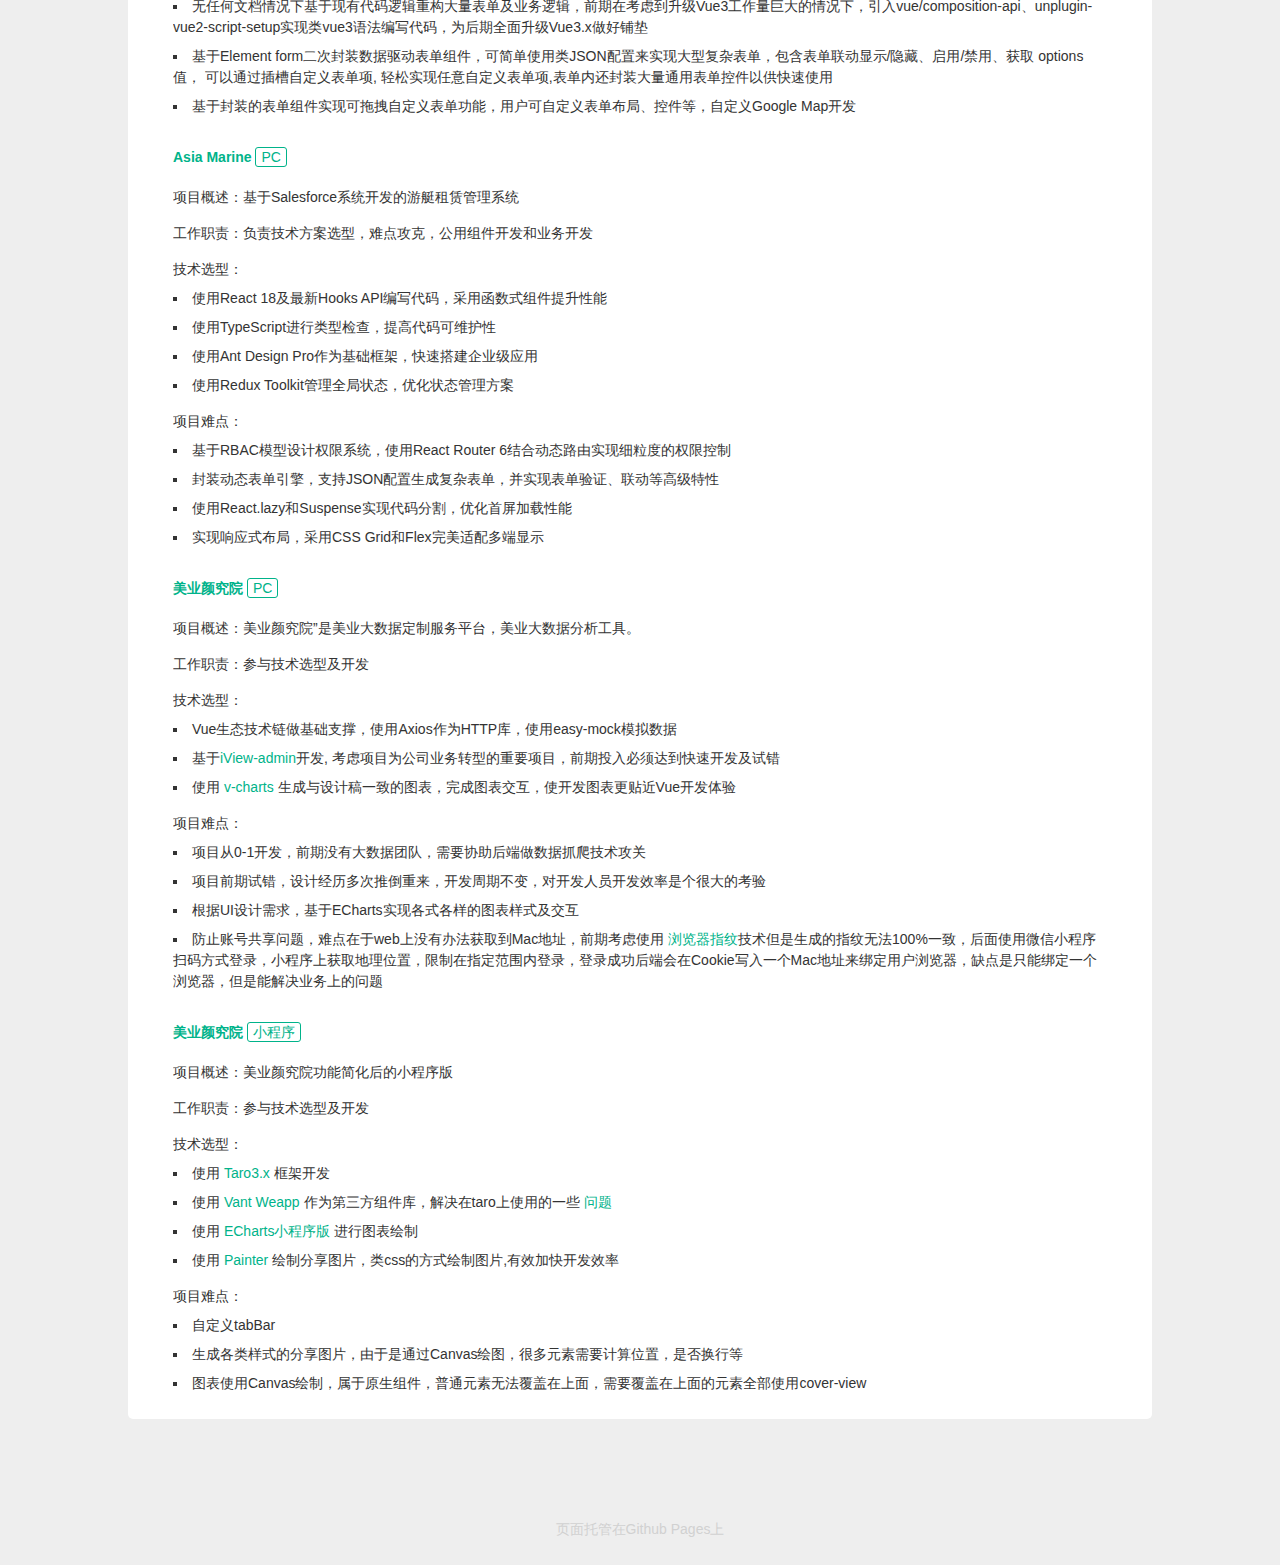
==== commit fbb3120a: "Updates" ====
--- a/index.html
+++ b/index.html
@@ -91,17 +91,18 @@
                 <h3 class="item-name">
 <a href="https://www.zhipin.com/gongsi/b1eb9463da0908b11nd93NS5GA~~.html?ka=personal_interview_brand_b1eb9463da0908b11nd93NS5GA~~" ka="personal_interview_brand_b1eb9463da0908b11nd93NS5GA~~">历达信息技术（广州）有限公司</a>
 </h3>
-                <span class="item-time">2021.06 至 2024.03</span>
+                <span class="item-time">2021.06 - 至今</span>
                 <!-- <a class="btn item-more" href="http://www.zhaoyl.com/">工作</a> -->
               </header>
               <div class="item-bd">
                 <p class="item-des">负责PC端系统研发以及重构主要模块，包括：</p>
                 <ul class="section-content">
-                  <li>负责前端开发进度管理与方案选型，主导React和Vue技术栈架构设计</li>
-                  <li>使用React18+TS重构系统核心模块，同时将部分模块升级到Vue3</li>
-                  <li>基于React和Vue3开发复用组件库，包含自定义Map、拖拽表单等</li>
-                  <li>参与新系统从0到1技术选型开发，采用React+TS为主要技术栈</li>
-                  <li>负责系统响应式适配优化，使用React18和Vue3编写高质量代码</li>
+                  <li>负责PC端系统研发与重构，主导技术选型、难点攻克及公用组件开发</li>
+                  <li>基于Vue3.x + TS，完成新系统研发，优化开发效率和代码质量</li>
+                  <li>使用React18 + TS重构系统核心模块，同时将部分模块升级到Vue3</li>
+                  <li>开发自定义Google Map和拖拽表单组件，提升业务灵活性</li>
+                  <li>负责响应式页面适配与性能优化，提升跨设备兼容性</li>
+                  <li>参与团队开发管理，推动项目按时交付</li>
                 </ul>
               </div>
             </div>
@@ -110,7 +111,7 @@
                 <h3 class="item-name">
 <a href="http://www.zhaoyl.com/">广州找原料网</a>
 </h3>
-                <span class="item-time">2018.04 至 2021.04</span>
+                <span class="item-time">2018.04 - 2021.04</span>
                 <!-- <a class="btn item-more" href="http://www.zhaoyl.com/">工作</a> -->
               </header>
               <div class="item-bd">
@@ -123,9 +124,6 @@
                   <li>主要参与PC端大数据项目从0到1开发，微信小程序项目开发</li>
                   <li>参与公司内部后台管理系统以及官网开发</li>
                   <li>使用Vue全家桶和ES6+语法开发h5页面</li>
-                  <!-- <li>负责PC端大数据项目从0到1开发</li> -->
-                  <!-- <li>参与微信小程序项目开发</li> -->
-                  <!-- <li>协助数据抓爬组技术攻关</li> -->
                 </ul>
               </div>
             </div>
@@ -152,7 +150,7 @@
                 <h3 class="item-name">
 <a href="https://www.quansitech.com/">全思科技</a>
 </h3>
-                <span class="item-time">2016.09 ~ 2018.03</span>
+                <span class="item-time">2016.09 - 2018.03</span>
                 <!-- <a class="btn item-more" href="https://www.quansitech.com/">工作</a> -->
               </header>
               <div class="item-bd">
@@ -184,32 +182,33 @@
             <div class="item">
               <header class="item-hd">
                 <span class="item-time">Web</span>
-                <a class="btn item-more">精通</a>
+                <a class="btn item-more">熟练</a>
               </header>
               <div class="item-bd">
                 <ul class="section-content">
                   <li>理解JS原理，包括事件循环、闭包、原型链，熟练掌握ES6+新特性</li>
                   <li>精通TypeScript，具备大型项目类型系统设计经验，构建可靠约束</li>
-                  <li>深入掌握React生态，能独立架构大型应用，擅长性能优化与状态管理</li>
+                  <li>深入掌握Vue生态，能独立架构大型应用，擅长性能优化与状态管理</li>
                   <li>深入理解浏览器原理，包括渲染流水线、网络优化、安全机制</li>
                   <li>精通前端工程化，包括模块化、构建优化、CI/CD</li>
                 </ul>
               </div>
             </div>
 
-            <!--React-->
-            <div class="item">
-              <header class="item-hd">
-                <span class="item-time">React</span>
-                <a class="btn item-more">精通</a>
-              </header>
-              <div class="item-bd">
-                <ul class="section-content">
-                  <li>深入理解React核心原理，包括Fiber架构、并发渲染、调度机制</li>
-                  <li>精通React Hooks开发，能设计和实现自定义Hooks解决复杂业务场景</li>
-                  <li>熟练使用Redux生态，掌握Immer不可变数据管理最佳实践</li>
-                  <li>擅长React性能优化，包括组件拆分、状态管理、渲染控制等</li>
-                  <li>熟练使用Ant Design等组件库，能根据业务需求进行二次开发</li>
+            <!--Vue-->
+            <div class="item">
+              <header class="item-hd">
+                <span class="item-time">Vue、React</span>
+                <a class="btn item-more">熟练</a>
+              </header>
+              <div class="item-bd">
+                <ul class="section-content">
+                  <li>具备中大型复杂应用开发经验，熟悉Vue和React生态技术栈</li>
+                  <li>熟练掌握Vue3.x，并在项目中应用Composition API等新特性</li>
+                  <li>深入理解React技术体系，熟练使用Hooks进行组件开发</li>
+                  <li>熟悉Element UI、iView、Ant Design等主流UI组件库</li>
+                  <li>掌握Vue和React的性能优化技巧，如懒加载、代码分割等</li>
+
                 </ul>
               </div>
             </div>
@@ -222,8 +221,8 @@
               </header>
               <div class="item-bd">
                 <ul class="section-content">
-                  <li>精通Taro3.x跨端开发，熟练使用React语法开发小程序</li>
-                  <li>具备小程序性能优化经验，包括分包加载、图片优化等</li>
+                  <li>掌握小程序调试、性能优化扩展技能</li>
+                  <li>掌握小程序开发框架Taro3.x、Mpvue、WePY，了解uni-app</li>
                 </ul>
               </div>
             </div>
